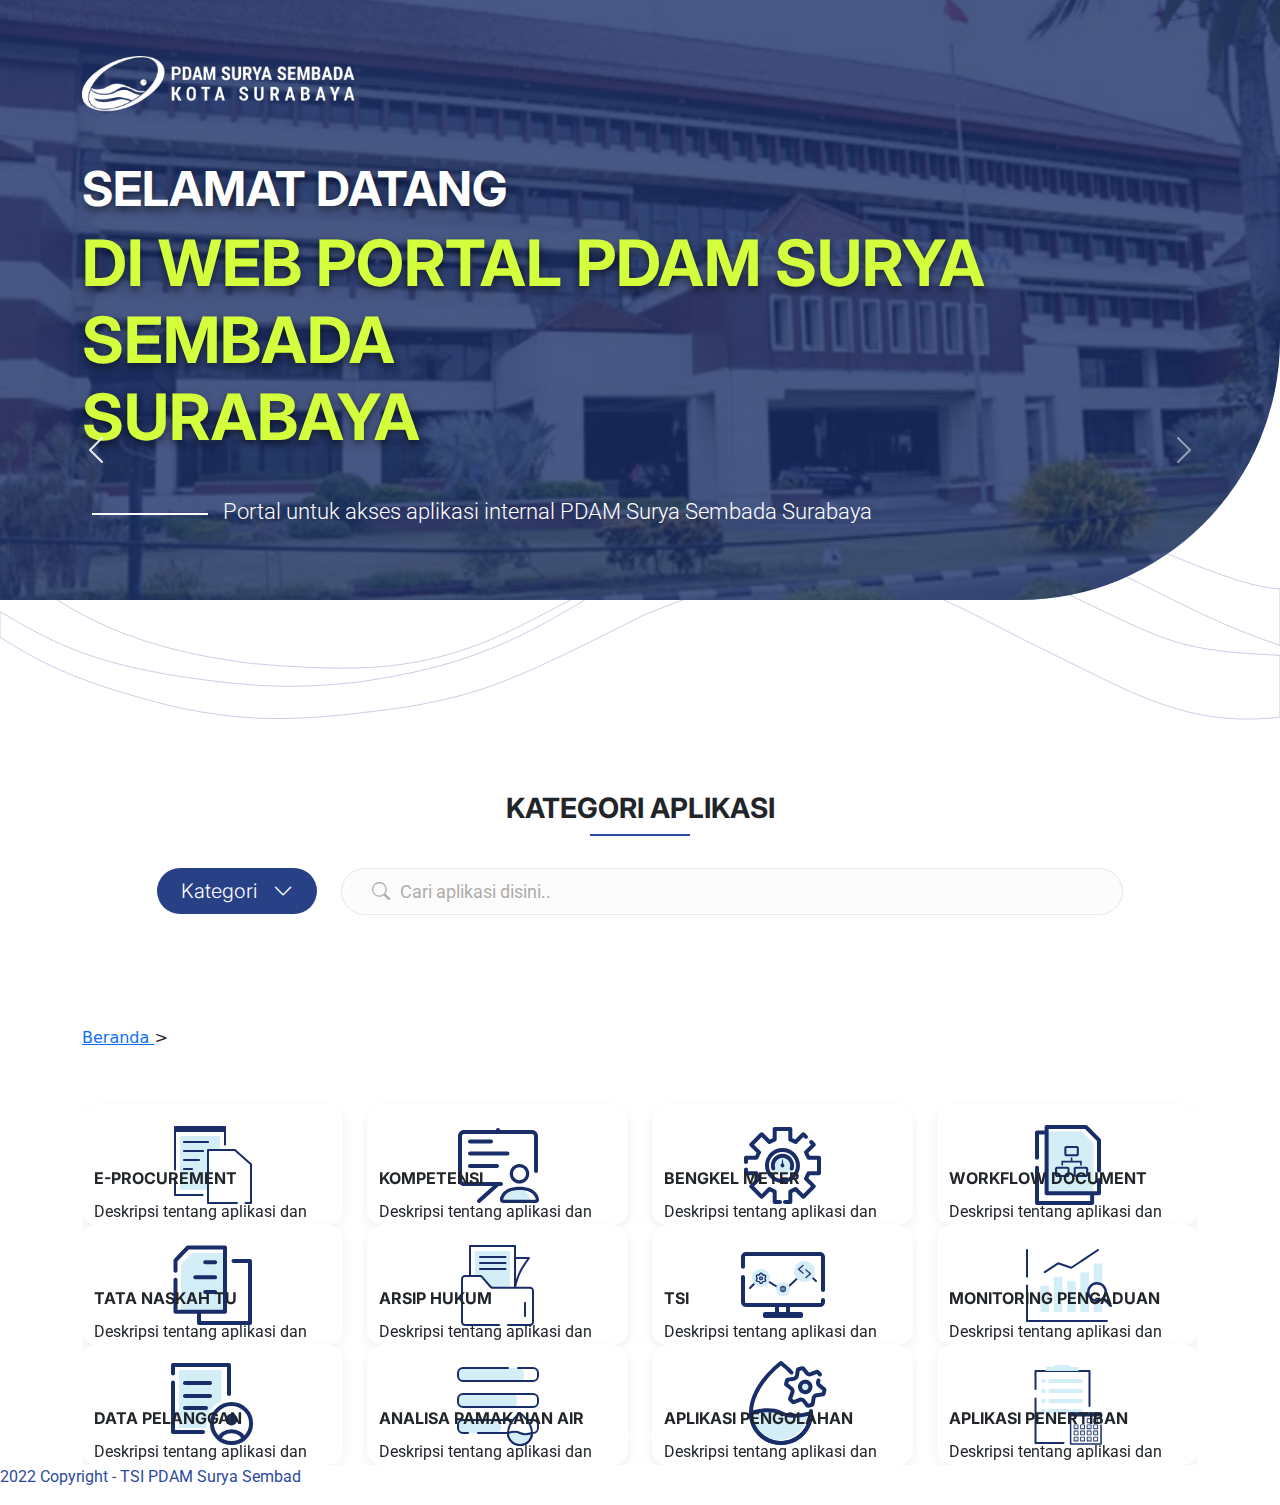
==== index.html @ 5f64a6d6 "commit 30-8-2022" ====
<!DOCTYPE html>
<html lang="en">
<head>
    <meta charset="UTF-8">
    <meta http-equiv="X-UA-Compatible" content="IE=edge">
    <meta name="viewport" content="width=device-width, initial-scale=1.0">
    <link rel="shortcut icon" href="assets/images/logo small.png" />
    <link href="assets/bootstrap-icons/bootstrap-icons.css" rel="stylesheet">
    <link rel="stylesheet" href="bootstrap/css/bootstrap.min.css">
    <link rel="stylesheet" href="css/style.css">
    <title>Web-Portal PDAM Surya Sembada Kota Surabaya</title>
</head>
<body>
    <header class="header d-flex justify-content-center align-items-center">
        <div class="container">
            <div class="row">
                <div class="col-lg-12 col-md-6 col-sm-3">
                    <img src="assets/images/Logo PDAM-Putih.png" height="56px" alt="">
                    <h1>
                        Selamat Datang
                    </h1>
                    <h2>
                        Di Web Portal PDAM Surya Sembada 
                        <br>
                        Surabaya
                    </h2>
                    <p>
                        Portal untuk akses aplikasi internal PDAM Surya Sembada Surabaya</p>
                </div>
            </div>
        </div>
    </header>
    <main>
        <section class="heading">
            <div class="container">
                <div class="head-kategori">
                    <div class="row justify-content-center text-center">
                        <h3>Kategori Aplikasi</h3>
                        <div class="line"></div>
                    </div>
                </div>
                <div class="pilihan-kategori">
                    <div class="row">
                        <div class="col d-flex justify-content-center align-items-center">
                            <div class="dropdown pe-4">
                                <button class="btn py-2 px-4" type="button" data-bs-toggle="dropdown" aria-expanded="false">
                                    <span>Kategori</span>
                                    <i class="bi bi-chevron-down ms-3"></i>
                                </button>
                                <ul class="dropdown-menu">
                                    <li><a class="dropdown-item" href="index.html">Semua Aplikasi</a></li>
                                    <li><a class="dropdown-item" href="index-direktorat-utama.html">Direktorat Utama</a></li>
                                    <li><a class="dropdown-item" href="index-direktorat-keuangan.html">Direktorat Keuangan</a></li>
                                    <li><a class="dropdown-item" href="index-direktorat-operasi.html">Direktorat Operasi</a></li>
                                    <li><a class="dropdown-item" href="index-direktorat-pelayanan.html">Direktorat Pelayanan</a></li>
                                </ul>
                            </div>
                            <div class="search py-2 px-4">
                                <button id="button" class="pe-2"><i class="bi-search"></i></button>
                                <input type="text" id="input" maxlength="200" width="200" placeholder="Cari aplikasi disini..">
                            </div>
                        </div>
                    </div>
                </div>
                <div class="aplikasi">
                    <div class="navigation">
                        <a href="index.html">Beranda </a> 
                        <a> > </a>
                        <a href="#"> </a>
                    </div>
                    <div id="carouselExampleIndicators" class="carousel slide" data-bs-ride="false">
                        <div class="carousel-inner">
                            <!-- Halaman 1 -->
                            <div class="carousel-item active">
                                <!-- Baris 1 -->
                                <div class="row" style="margin-top: 55px;">
                                    <!-- kolom 1 -->
                                    <div class="col-md-3 col-sm-6">
                                        <div class="box">
                                            <div class="hexagon-shadow">
                                                <div class="hexagon position-absolute top-50 start-50 translate-middle">
                                                    <img src="assets/icon/icon_E-Procurement.svg" alt="">
                                                </div>
                                            </div>
                                            <div class="box-content">
                                                <div class="details">
                                                    <h5>E-Procurement</h5>
                                                    <p>Deskripsi tentang aplikasi dan kegunaan</p>
                                                </div>
                                            </div>
                                        </div>
                                    </div>
                                    <!-- kolom 2 -->
                                    <div class="col-md-3 col-sm-6">
                                        <div class="box">
                                            <div class="hexagon-shadow">
                                                <div class="hexagon position-absolute top-50 start-50 translate-middle">
                                                    <img src="assets/icon/icon_Kompetensi.svg" alt="">
                                                </div>
                                            </div>
                                            <div class="box-content">
                                                <div class="details">
                                                    <h5>Kompetensi</h5>
                                                    <p>Deskripsi tentang aplikasi dan kegunaan</p>
                                                </div>
                                            </div>
                                        </div>
                                    </div>
                                    <!-- kolom 3 -->
                                    <div class="col-md-3 col-sm-6">
                                        <div class="box">
                                            <div class="hexagon-shadow">
                                                <div class="hexagon position-absolute top-50 start-50 translate-middle">
                                                    <img src="assets/icon/icon_Bengkel_Meter.svg" alt="">
                                                </div>
                                            </div>
                                            <div class="box-content">
                                                <div class="details">
                                                    <h5>Bengkel Meter</h5>
                                                    <p>Deskripsi tentang aplikasi dan kegunaan</p>
                                                </div>
                                            </div>
                                        </div>
                                    </div>
                                    <!-- kolom 4 -->
                                    <div class="col-md-3 col-sm-6">
                                        <div class="box">
                                            <div class="hexagon-shadow">
                                                <div class="hexagon position-absolute top-50 start-50 translate-middle">
                                                    <img src="assets/icon/icon_Workflow_Doc.svg" alt="">
                                                </div>
                                            </div>
                                            <div class="box-content">
                                                <div class="details">
                                                    <h5>Workflow Document</h5>
                                                    <p>Deskripsi tentang aplikasi dan kegunaan</p>
                                                </div>
                                            </div>
                                        </div>
                                    </div>
                                </div>
                                <!-- Baris 2 -->
                                <div class="row">
                                    <!-- kolom 5 -->
                                    <div class="col-md-3 col-sm-6">
                                        <div class="box">
                                            <div class="hexagon-shadow">
                                                <div class="hexagon position-absolute top-50 start-50 translate-middle">
                                                    <img src="assets/icon/icon_Tata_Naskah_TU.svg" alt="">
                                                </div>
                                            </div>
                                            <div class="box-content">
                                                <div class="details">
                                                    <h5>Tata Naskah TU</h5>
                                                    <p>Deskripsi tentang aplikasi dan kegunaan</p>
                                                </div>
                                            </div>
                                        </div>
                                    </div>
                                    <!-- kolom 6 -->
                                    <div class="col-md-3 col-sm-6">
                                        <div class="box">
                                            <div class="hexagon-shadow">
                                                <div class="hexagon position-absolute top-50 start-50 translate-middle">
                                                    <img src="assets/icon/icon_arsip_hukum.svg" alt="">
                                                </div>
                                            </div>
                                            <div class="box-content">
                                                <div class="details">
                                                    <h5>Arsip Hukum</h5>
                                                    <p>Deskripsi tentang aplikasi dan kegunaan</p>
                                                </div>
                                            </div>
                                        </div>
                                    </div>
                                    <!-- kolom 7 -->
                                    <div class="col-md-3 col-sm-6">
                                        <div class="box">
                                            <div class="hexagon-shadow">
                                                <div class="hexagon position-absolute top-50 start-50 translate-middle">
                                                    <img src="assets/icon/icon_TSI.svg" alt="">
                                                </div>
                                            </div>
                                            <div class="box-content">
                                                <div class="details">
                                                    <h5>TSI</h5>
                                                    <p>Deskripsi tentang aplikasi dan kegunaan</p>
                                                </div>
                                            </div>
                                        </div>
                                    </div>
                                    <!-- kolom 8 -->
                                    <div class="col-md-3 col-sm-6">
                                        <div class="box">
                                            <div class="hexagon-shadow">
                                                <div class="hexagon position-absolute top-50 start-50 translate-middle">
                                                    <img src="assets/icon/icon_monitoring_pengaduan.svg" alt="">
                                                </div>
                                            </div>
                                            <div class="box-content">
                                                <div class="details">
                                                    <h5>Monitoring Pengaduan</h5>
                                                    <p>Deskripsi tentang aplikasi dan kegunaan</p>
                                                </div>
                                            </div>
                                        </div>
                                    </div>
                                </div>
                                <!-- Baris 3 -->
                                <div class="row">
                                    <!-- kolom 9 -->
                                    <div class="col-md-3 col-sm-6">
                                        <div class="box">
                                            <div class="hexagon-shadow">
                                                <div class="hexagon position-absolute top-50 start-50 translate-middle">
                                                    <img src="assets/icon/icon_Data_pel.svg" alt="">
                                                </div>
                                            </div>
                                            <div class="box-content">
                                                <div class="details">
                                                    <h5>Data Pelanggan</h5>
                                                    <p>Deskripsi tentang aplikasi dan kegunaan</p>
                                                </div>
                                            </div>
                                        </div>
                                    </div>
                                    <!-- kolom 10 -->
                                    <div class="col-md-3 col-sm-6">
                                        <div class="box">
                                            <div class="hexagon-shadow">
                                                <div class="hexagon position-absolute top-50 start-50 translate-middle">
                                                    <img src="assets/icon/icon_Pemakaian_Air.svg" alt="">
                                                </div>
                                            </div>
                                            <div class="box-content">
                                                <div class="details">
                                                    <h5>Analisa Pamakaian Air</h5>
                                                    <p>Deskripsi tentang aplikasi dan kegunaan</p>
                                                </div>
                                            </div>
                                        </div>
                                    </div>
                                    <!-- kolom 11 -->
                                    <div class="col-md-3 col-sm-6">
                                        <div class="box">
                                            <div class="hexagon-shadow">
                                                <div class="hexagon position-absolute top-50 start-50 translate-middle">
                                                    <img src="assets/icon/icon_Pengolahan_Air.svg" alt="">
                                                </div>
                                            </div>
                                            <div class="box-content">
                                                <div class="details">
                                                    <h5>Aplikasi Pengolahan</h5>
                                                    <p>Deskripsi tentang aplikasi dan kegunaan</p>
                                                </div>
                                            </div>
                                        </div>
                                    </div>
                                    <!-- kolom 12 -->
                                    <div class="col-md-3 col-sm-6">
                                        <div class="box">
                                            <div class="hexagon-shadow">
                                                <div class="hexagon position-absolute top-50 start-50 translate-middle">
                                                    <img src="assets/icon/icon_Penertiban.svg" alt="">
                                                </div>
                                            </div>
                                            <div class="box-content">
                                                <div class="details">
                                                    <h5>Aplikasi Penertiban</h5>
                                                    <p>Deskripsi tentang aplikasi dan kegunaan</p>
                                                </div>
                                            </div>
                                        </div>
                                    </div>
                                </div>    
                            </div>
                            <!-- Halaman 2 -->
                            <div class="carousel-item">
                                <!-- Baris 1 -->
                                <div class="row" style="margin-top: 55px;">
                                    <!-- Kolom 1 -->
                                    <div class="col-md-3 col-sm-6">
                                        <div class="box">
                                            <div class="hexagon-shadow">
                                                <div class="hexagon position-absolute top-50 start-50 translate-middle">
                                                    <img src="assets/icon/icon_SKA.svg" alt="">
                                                </div>
                                            </div>
                                            <div class="box-content">
                                                <div class="details">
                                                    <h5>SKA</h5>
                                                    <p>Deskripsi tentang aplikasi dan kegunaan</p>
                                                </div>
                                            </div>
                                        </div>
                                    </div>
                                    <!-- Kolom 2 -->
                                    <div class="col-md-3 col-sm-6">
                                        <div class="box">
                                            <div class="hexagon-shadow">
                                                <div class="hexagon position-absolute top-50 start-50 translate-middle">
                                                    <img src="assets/icon/icon_E-Company.svg" alt="">
                                                </div>
                                            </div>
                                            <div class="box-content">
                                                <div class="details">
                                                    <h5>E-Company Performance</h5>
                                                    <p>Deskripsi tentang aplikasi dan kegunaan</p>
                                                </div>
                                            </div>
                                        </div>
                                    </div>
                                    <!-- Kolom 3 -->
                                    <div class="col-md-3 col-sm-6">
                                        <div class="box">
                                            <div class="hexagon-shadow">
                                                <div class="hexagon position-absolute top-50 start-50 translate-middle">
                                                    <img src="assets/icon/icon_BI.svg" alt="">
                                                </div>
                                            </div>
                                            <div class="box-content">
                                                <div class="details">
                                                    <h5>Business Intelligence</h5>
                                                    <p>Deskripsi tentang aplikasi dan kegunaan</p>
                                                </div>
                                            </div>
                                        </div>
                                    </div>
                                    <!-- Kolom 4 -->
                                    <div class="col-md-3 col-sm-6">
                                        <div class="box">
                                            <div class="hexagon-shadow">
                                                <div class="hexagon position-absolute top-50 start-50 translate-middle">
                                                    <img src="assets/icon/icon_Gudang.svg" alt="">
                                                </div>
                                            </div>
                                            <div class="box-content">
                                                <div class="details">
                                                    <h5>Gudang</h5>
                                                    <p>Deskripsi tentang aplikasi dan kegunaan</p>
                                                </div>
                                            </div>
                                        </div>
                                    </div>
                                </div>
                                <!-- Baris 2 -->
                                <div class="row">
                                    <!-- Kolom 5 -->
                                    <div class="col-md-3 col-sm-6">
                                        <div class="box">
                                            <div class="hexagon-shadow">
                                                <div class="hexagon position-absolute top-50 start-50 translate-middle">
                                                    <img src="assets/icon/icon_Pengendalian_Proses.svg" alt="">
                                                </div>
                                            </div>
                                            <div class="box-content">
                                                <div class="details">
                                                    <h5>Pengendalian Proses</h5>
                                                    <p>Deskripsi tentang aplikasi dan kegunaan</p>
                                                </div>
                                            </div>
                                        </div>
                                    </div>
                                    <!-- Kolom 6 -->
                                    <div class="col-md-3 col-sm-6">
                                        <div class="box">
                                            <div class="hexagon-shadow">
                                                <div class="hexagon position-absolute top-50 start-50 translate-middle">
                                                    <img src="assets/icon/icon_Manajemen_Asset.svg" alt="">
                                                </div>
                                            </div>
                                            <div class="box-content">
                                                <div class="details">
                                                    <h5>Manajemen Aset</h5>
                                                    <p>Deskripsi tentang aplikasi dan kegunaan</p>
                                                </div>
                                            </div>
                                        </div>
                                    </div>
                                    <!-- Kolom 7 -->
                                    <div class="col-md-3 col-sm-6">
                                        <div class="box">
                                            <div class="hexagon-shadow">
                                                <div class="hexagon position-absolute top-50 start-50 translate-middle">
                                                    <img src="assets/icon/icon_Manajemen_Rapat.svg" alt="">
                                                </div>
                                            </div>
                                            <div class="box-content">
                                                <div class="details">
                                                    <h5>Manajemen Rapat</h5>
                                                    <p>Deskripsi tentang aplikasi dan kegunaan</p>
                                                </div>
                                            </div>
                                        </div>
                                    </div>
                                    <!-- Kolom 8 -->
                                    <div class="col-md-3 col-sm-6">
                                        <div class="box">
                                            <div class="hexagon-shadow">
                                                <div class="hexagon position-absolute top-50 start-50 translate-middle">
                                                    <img src="assets/icon/icon_Pengaduan_Pemeliharaan.svg" alt="">
                                                </div>
                                            </div>
                                            <div class="box-content">
                                                <div class="details">
                                                    <h5>Pengaduan Pemeliharaan</h5>
                                                    <p>Deskripsi tentang aplikasi dan kegunaan</p>
                                                </div>
                                            </div>
                                        </div>
                                    </div>
                                </div>
                                <!-- Baris 3 -->
                                <div class="row">
                                    <!-- Kolom 9 -->
                                    <div class="col-md-3 col-sm-6">
                                        <div class="box">
                                            <div class="hexagon-shadow">
                                                <div class="hexagon position-absolute top-50 start-50 translate-middle">
                                                    <img src="assets/icon/icon_Catat_Meter.svg" alt="">
                                                </div>
                                            </div>
                                            <div class="box-content">
                                                <div class="details">
                                                    <h5>Catat Meter</h5>
                                                    <p>Deskripsi tentang aplikasi dan kegunaan</p>
                                                </div>
                                            </div>
                                        </div>
                                    </div>
                                    <!-- Kolom 10 -->
                                    <div class="col-md-3 col-sm-6">
                                        <div class="box">
                                            <div class="hexagon-shadow">
                                                <div class="hexagon position-absolute top-50 start-50 translate-middle">
                                                    <img src="assets/icon/icon_e-rab.svg" alt="">
                                                </div>
                                            </div>
                                            <div class="box-content">
                                                <div class="details">
                                                    <h5>E-RAB</h5>
                                                    <p>Deskripsi tentang aplikasi dan kegunaan</p>
                                                </div>
                                            </div>
                                        </div>
                                    </div>
                                    <!-- Kolom 11 -->
                                    <div class="col-md-3 col-sm-6">
                                        <div class="box">
                                            <div class="hexagon-shadow">
                                                <div class="hexagon position-absolute top-50 start-50 translate-middle">
                                                    <img src="assets/icon/icon_HRIS.svg" alt="">
                                                </div>
                                            </div>
                                            <div class="box-content">
                                                <div class="details">
                                                    <h5>HRIS</h5>
                                                    <p>Deskripsi tentang aplikasi dan kegunaan</p>
                                                </div>
                                            </div>
                                        </div>
                                    </div>
                                    <!-- Kolom 12 -->
                                    <div class="col-md-3 col-sm-6">
                                        <div class="box">
                                            <div class="hexagon-shadow">
                                                <div class="hexagon position-absolute top-50 start-50 translate-middle">
                                                    <img src="assets/icon/icon_Layanan_Internal.svg" alt="">
                                                </div>
                                            </div>
                                            <div class="box-content">
                                                <div class="details">
                                                    <h5>Layanan Internal</h5>
                                                    <p>Deskripsi tentang aplikasi dan kegunaan</p>
                                                </div>
                                            </div>
                                        </div>
                                    </div>
                                </div>
                            </div>
                            <!-- Halaman 3 -->
                            <div class="carousel-item">
                                <!-- Baris 1 -->
                                <div class="row" style="margin-top: 55px;">
                                    <!-- Kolom 1 -->
                                    <div class="col-md-3 col-sm-6">
                                        <div class="box">
                                            <div class="hexagon-shadow">
                                                <div class="hexagon position-absolute top-50 start-50 translate-middle">
                                                    <img src="assets/icon/icon_SILAB.svg" alt="">
                                                </div>
                                            </div>
                                            <div class="box-content">
                                                <div class="details">
                                                    <h5>Silab</h5>
                                                    <p>Deskripsi tentang aplikasi dan kegunaan</p>
                                                </div>
                                            </div>
                                        </div>
                                    </div>
                                    <!-- Kolom 2 -->
                                    <div class="col-md-3 col-sm-6">
                                        <div class="box">
                                            <div class="hexagon-shadow">
                                                <div class="hexagon position-absolute top-50 start-50 translate-middle">
                                                    <img src="assets/icon/icon_SIPembayaran.svg" alt="">
                                                </div>
                                            </div>
                                            <div class="box-content">
                                                <div class="details">
                                                    <h5>SI Pembayaran</h5>
                                                    <p>Deskripsi tentang aplikasi dan kegunaan</p>
                                                </div>
                                            </div>
                                        </div>
                                    </div>
                                    <!-- Kolom 3 -->
                                    <div class="col-md-3 col-sm-6">
                                        <div class="box">
                                            <div class="hexagon-shadow">
                                                <div class="hexagon position-absolute top-50 start-50 translate-middle">
                                                    <img src="assets/icon/icon_PSB-Online.svg" alt="">
                                                </div>
                                            </div>
                                            <div class="box-content">
                                                <div class="details">
                                                    <h5>PSB Online</h5>
                                                    <p>Deskripsi tentang aplikasi dan kegunaan</p>
                                                </div>
                                            </div>
                                        </div>
                                    </div>
                                    <!-- Kolom 4 -->
                                    <div class="col-md-3 col-sm-6">
                                        <div class="box">
                                            <div class="hexagon-shadow">
                                                <div class="hexagon position-absolute top-50 start-50 translate-middle">
                                                    <img src="assets/icon/icon_e-learning.svg" alt="">
                                                </div>
                                            </div>
                                            <div class="box-content">
                                                <div class="details">
                                                    <h5>E-Learning</h5>
                                                    <p>Deskripsi tentang aplikasi dan kegunaan</p>
                                                </div>
                                            </div>
                                        </div>
                                    </div>
                                </div>
                                <!-- Baris 2 -->
                                <div class="row">
                                    <!-- Kolom 5 -->
                                    <div class="col-md-3 col-sm-6">
                                        <div class="box">
                                            <div class="hexagon-shadow">
                                                <div class="hexagon position-absolute top-50 start-50 translate-middle">
                                                    <img src="assets/icon/icon_WorkOrder.svg" alt="">
                                                </div>
                                            </div>
                                            <div class="box-content">
                                                <div class="details">
                                                    <h5>Workorder</h5>
                                                    <p>Deskripsi tentang aplikasi dan kegunaan</p>
                                                </div>
                                            </div>
                                        </div>
                                    </div>
                                    <!-- Kolom 6 -->
                                    <div class="col-md-3 col-sm-6">
                                        <div class="box">
                                            <div class="hexagon-shadow">
                                                <div class="hexagon position-absolute top-50 start-50 translate-middle">
                                                    <img src="assets/icon/icon_NRW.svg" alt="">
                                                </div>
                                            </div>
                                            <div class="box-content">
                                                <div class="details">
                                                    <h5>Aplikasi NRW</h5>
                                                    <p>Deskripsi tentang aplikasi dan kegunaan</p>
                                                </div>
                                            </div>
                                        </div>
                                    </div>
                                    <!-- Kolom 7 -->
                                    <div class="col-md-3 col-sm-6">
                                        <div class="box">
                                            <div class="hexagon-shadow">
                                                <div class="hexagon position-absolute top-50 start-50 translate-middle">
                                                    <img src="assets/icon/icon_Android.svg" alt="">
                                                </div>
                                            </div>
                                            <div class="box-content">
                                                <div class="details">
                                                    <h5>Aplikasi Android</h5>
                                                    <p>Deskripsi tentang aplikasi dan kegunaan</p>
                                                </div>
                                            </div>
                                        </div>
                                    </div>
                                    <!-- Kolom 8 -->
                                    <div class="col-md-3 col-sm-6"  style="visibility: hidden;">
                                        <div class="box">
                                            <div class="hexagon-shadow">
                                                <div class="hexagon position-absolute top-50 start-50 translate-middle">
                                                    <img src="assets/icon/icon_Pengaduan_Pemeliharaan.svg" alt="">
                                                </div>
                                            </div>
                                            <div class="box-content">
                                                <div class="details">
                                                    <h5>Pengaduan Pemeliharaan</h5>
                                                    <p>Deskripsi tentang aplikasi dan kegunaan</p>
                                                </div>
                                            </div>
                                        </div>
                                    </div>
                                </div>
                                <!-- Baris 3 -->
                                <div class="row">
                                    <!-- Kolom 9 -->
                                    <div class="col-md-3 col-sm-6" style="visibility: hidden;">
                                        <div class="box">
                                            <div class="hexagon-shadow">
                                                <div class="hexagon position-absolute top-50 start-50 translate-middle">
                                                    <img src="assets/icon/icon_Catat_Meter.svg" alt="">
                                                </div>
                                            </div>
                                            <div class="box-content">
                                                <div class="details">
                                                    <h5>Catat Meter</h5>
                                                    <p>Deskripsi tentang aplikasi dan kegunaan</p>
                                                </div>
                                            </div>
                                        </div>
                                    </div>
                                    <!-- Kolom 10 -->
                                    <div class="col-md-3 col-sm-6" style="visibility: hidden;">
                                        <div class="box">
                                            <div class="hexagon-shadow">
                                                <div class="hexagon position-absolute top-50 start-50 translate-middle">
                                                    <img src="assets/icon/icon_e-rab.svg" alt="">
                                                </div>
                                            </div>
                                            <div class="box-content">
                                                <div class="details">
                                                    <h5>E-RAB</h5>
                                                    <p>Deskripsi tentang aplikasi dan kegunaan</p>
                                                </div>
                                            </div>
                                        </div>
                                    </div>
                                    <!-- Kolom 11 -->
                                    <div class="col-md-3 col-sm-6" style="visibility: hidden;">
                                        <div class="box">
                                            <div class="hexagon-shadow">
                                                <div class="hexagon position-absolute top-50 start-50 translate-middle">
                                                    <img src="assets/icon/icon_HRIS.svg" alt="">
                                                </div>
                                            </div>
                                            <div class="box-content">
                                                <div class="details">
                                                    <h5>HRIS</h5>
                                                    <p>Deskripsi tentang aplikasi dan kegunaan</p>
                                                </div>
                                            </div>
                                        </div>
                                    </div>
                                    <!-- Kolom 12 -->
                                    <div class="col-md-3 col-sm-6" style="visibility: hidden;">
                                        <div class="box">
                                            <div class="hexagon-shadow">
                                                <div class="hexagon position-absolute top-50 start-50 translate-middle">
                                                    <img src="assets/icon/icon_Layanan_Internal.svg" alt="">
                                                </div>
                                            </div>
                                            <div class="box-content">
                                                <div class="details">
                                                    <h5>Layanan Internal</h5>
                                                    <p>Deskripsi tentang aplikasi dan kegunaan</p>
                                                </div>
                                            </div>
                                        </div>
                                    </div>
                                </div>
                            </div>
                        </div>                        
                   
                        <div class="carousel-indicators">
                            <button type="button" data-bs-target="#carouselExampleIndicators" data-bs-slide-to="0" class="active inactive" aria-current="true" aria-label="Slide 1"></button>
                            <button type="button" data-bs-target="#carouselExampleIndicators" data-bs-slide-to="1" class="inactive" aria-label="Slide 2"></button>
                            <button type="button" data-bs-target="#carouselExampleIndicators" data-bs-slide-to="2" class="inactive" aria-label="Slide 3"></button>
                        </div>
                    </div>
                    <button class="carousel-control-prev" type="button" data-bs-target="#carouselExampleIndicators" data-bs-slide="prev">
                        <span class="carousel-control-prev-icon" aria-hidden="true"></span>
                        <span class="visually-hidden">Previous</span>
                    </button>
                    <button class="carousel-control-next" type="button" data-bs-target="#carouselExampleIndicators" data-bs-slide="next">
                        <span class="carousel-control-next-icon" aria-hidden="true"></span>
                        <span class="visually-hidden">Next</span>
                    </button>
                </div>
            </div>
        </section>
    </main>
    
    <footer>
<p>2022 Copyright - TSI PDAM Surya Sembad</p> 
    </footer>

    <script src="bootstrap/js/bootstrap.bundle.min.js"></script>
</body>
</html>
---- css/style.css ----
@import url('https://fonts.googleapis.com/css2?family=Inter:wght@100;200;300;400;500;600;700;800;900&family=Roboto:ital,wght@0,100;0,300;0,400;0,500;0,700;0,900;1,100;1,300;1,400;1,500;1,700;1,900&display=swap');

:root{
    --black: #231F10;
    --gray:#6D6E70;
    --white:#fff;
    --dark-blue:#2E4A9B;
    --blue:#2A83C6;
    --lightblue:#3ABFEF;
    --green:#AFD137;
}
*{
    box-sizing: border-box;
}

body{
    height: 100%;
    width: 100%;
    margin: 0px;
    padding: 0px;
}

p{
    font-family: 'Roboto', sans-serif;
}

h1, h2, h3, h4, h5, h6{
    font-family: 'Inter', sans-serif;
    text-transform: uppercase;
    font-weight: 700;
}


/* Header */
.container-fluid{
    padding: 0;
}

.header{
    position: relative;
    width: 100%;
    height: 600px;
    
}

.header::after {
    content: "";
    z-index: -1;
    position: absolute;
    background: linear-gradient(rgba(26, 46, 102, 0.8), rgba(26, 46, 102, 0.8)), url('../assets/images/pdam.jpeg') center no-repeat;
    border-radius: 0px 0px 260.5px 0px;
    background-size: cover;
    width: 100%;
    height: 100%;
    
}

.header::before {
    content: "";
    position: absolute;
    bottom: 0;
    width: 100%;
    height: 50%;
    z-index: -100;
    background-image: url("../assets/images/background.svg");
    background-size: cover;
    background-position: bottom;
    transform: translateY(40%);
}

.header img {
    margin-bottom: 3rem;
}
.header h1{
    color: #ffff;
    text-shadow: 0px 4px 8px rgba(0, 0, 0, 0.5);
    font-size: 48px;
}

.header h2{
    color: #D4FF3C;
    text-shadow: 0px 4px 8px rgba(0, 0, 0, 0.5);
    font-size: 64px;
    padding-bottom: 2rem;
}

.header p{
    color: #ffff;
    font-weight: 300;
    font-size: 22px;
}

.header p::before{
    content: "";
    width: 116px;
    height: 2px;
    display: inline-block;
    background: var(--white);
    margin: 4px 10px;
}
/* Content */

.heading{
    margin-top: 15%;
}
.heading .head-kategori .line {
    background-color: var(--dark-blue);
    width: 100px;
    height: 2px;
    display: block;
    align-content: center;
}

.pilihan-kategori{
    position: relative;
    margin-top: 32px;
}

.pilihan-kategori .dropdown .btn{
    display: flex;
    background-color: #284086;
    color: #ffff;
    border: 0;
    border-radius: 24px;
    font-family: 'Inter', sans-serif;
    font-weight: 300;
    font-size: 20px;
}

.pilihan-kategori .search{
    align-items: center;
    background: #FCFCFC;
    border: 1px solid #E7E7E7;
    border-radius: 30px;
    display: flex;
    transition: all 0.5s;
    width: auto;
}

.pilihan-kategori .search input::placeholder{
    color: #adadad;
}


.search button,
.search input{
    -webkit-appearance: none;
    -moz-appearance: none;
    appearance: none;
    background: transparent;
    border: 0;
    color: inherit;
    font-size: 18px;
    font-family: 'Roboto', sans-serif;
    outline: 0;
    color: #adadad;
}

.search input{
    width: 700px;
}

/* Daftar Aplikasi */
.aplikasi{
    background-image: url();
    margin-top: 10%;
}

.aplikasi .col-lg-3,
.aplikasi .col-md-6{
    margin-bottom: 9%;
}

.aplikasi .box{
    position: relative;
    width: 100%;
    height: 120px;
    border-radius: 15px;
    background-color: #ffffff;
    box-shadow: 0 4px 12px rgba(26, 26, 26, 0.062);
    transition: 0.2s;
}

.aplikasi .box:hover{
    height: 179px;
    background-color: var(--dark-blue);
    box-shadow: 0px 4px 8px rgba(42, 131, 198, 0.32);
}

/* icon */
.box .icon-aplikasi{
    filter: drop-shadow(0px 2px 8px rgba(26, 26, 26, 0.082));
}

.box:hover .icon-aplikasi{
    filter: drop-shadow(0px 2px 8px rgba(42, 130, 198, 0.178));
}

.box .icon-aplikasi .icon{
    display: flex;
    align-items: center;
    justify-content: center;
    background: #ffffff;
    width: 100px;
    height: 110px;
    clip-path: polygon(0 25%, 50% 0, 100% 25%, 100% 75%, 50% 100%, 0 75%);
}

.box .icon-aplikasi .icon img{
    justify-content: center;
    max-width: 60px;
    max-height: 60px;
}

.box .box-content{
    position: absolute;
    width: 100%;
    height: 100%;
    display: flex;
    justify-content: center;
    align-items: flex-end;
}

.box .box-content .details{
    padding: 80px 12px 16px;
    width: 100%;
    transition: 0s;
    transform: translateY(55px);
}

.box:hover .box-content .details{
    transform: translateY(0px);
    color: #fff;
}

.box .box-content .details h5{
    font-size: 16px;
    margin-bottom: 12px;
}

.box .box-content .details p{
    
}

/* footer */
footer{
    color: var(--dark-blue);
}
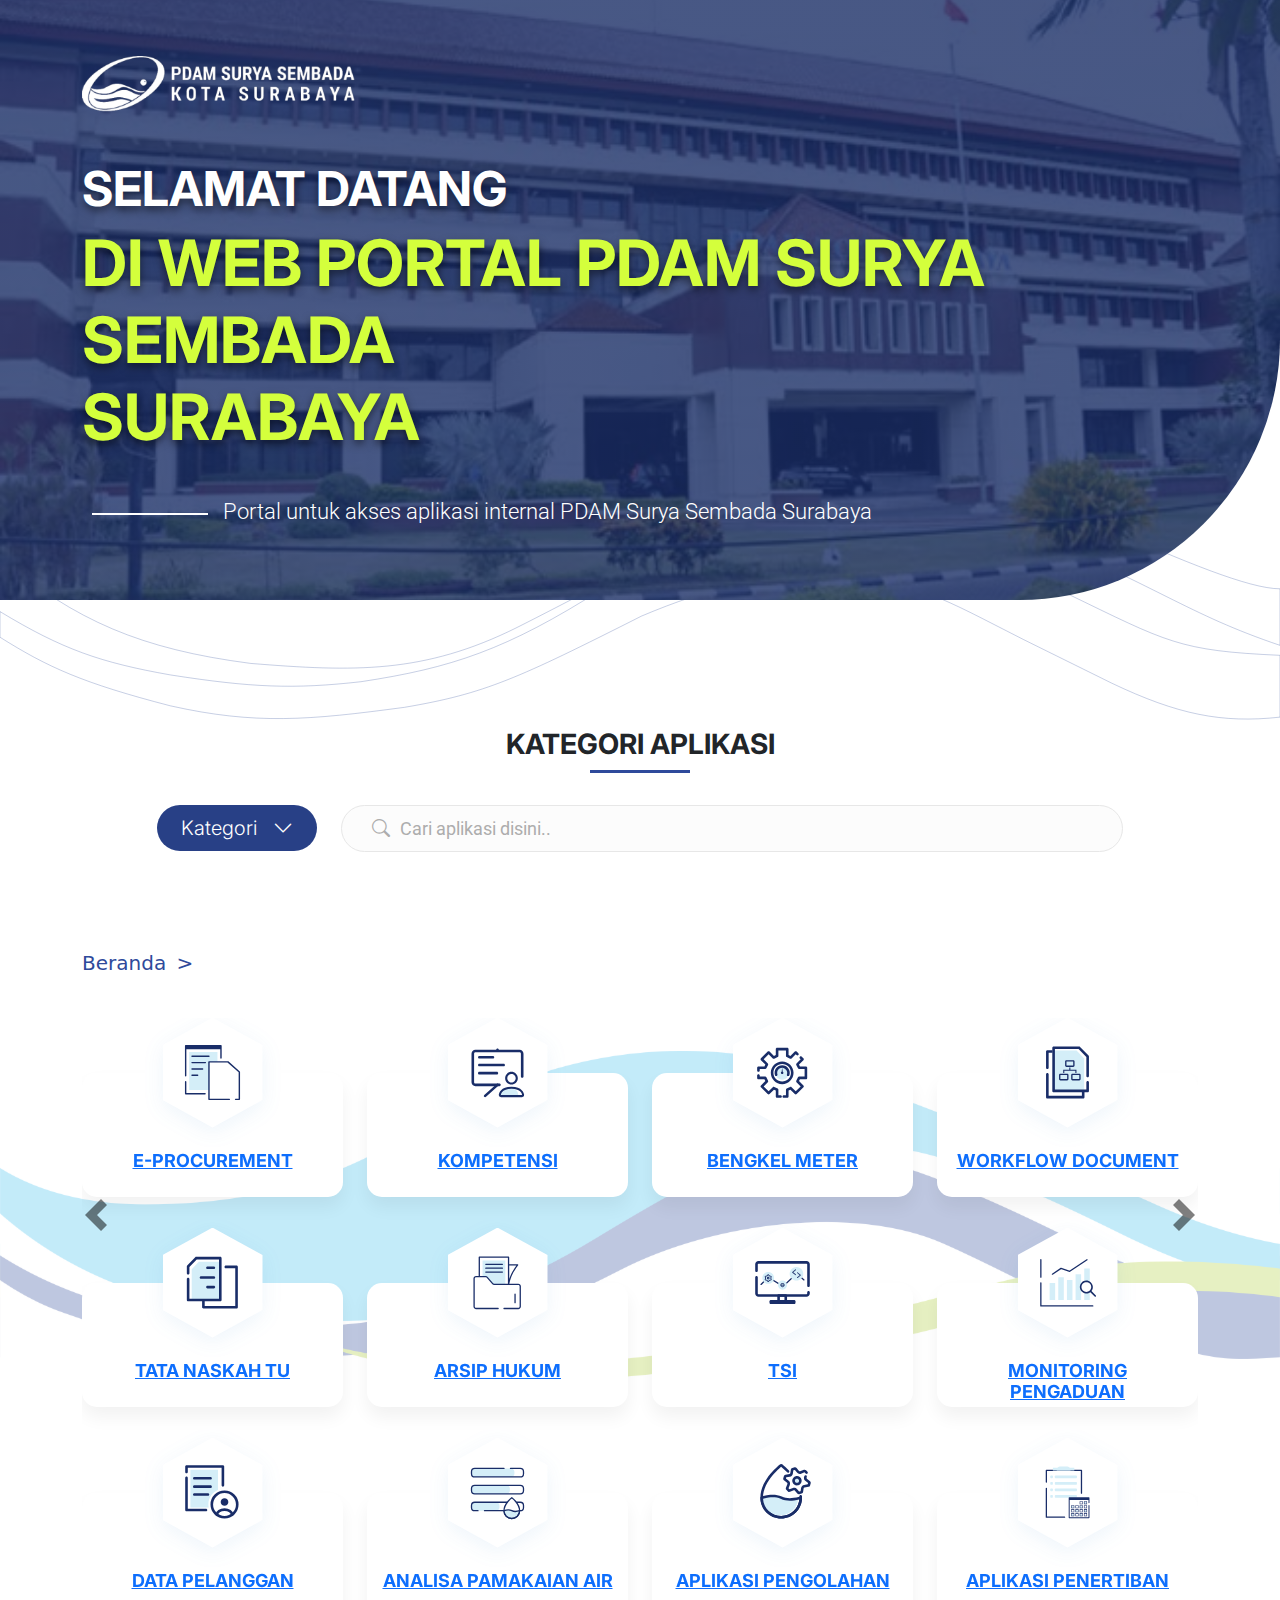
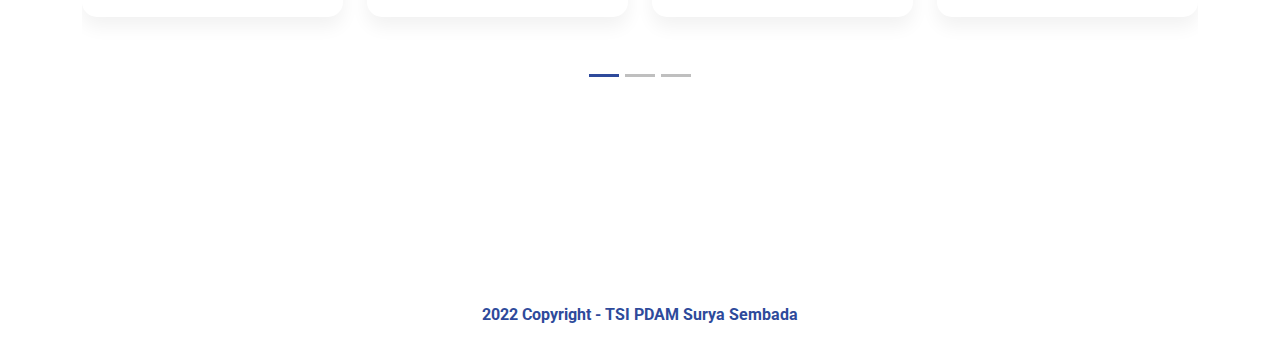
==== commit 8dc05dda: "commit 7-9-2022" ====
--- a/index.html
+++ b/index.html
@@ -74,203 +74,227 @@
                             <div class="carousel-item active">
                                 <!-- Baris 1 -->
                                 <div class="row" style="margin-top: 55px;">
-                                    <!-- kolom 1 -->
-                                    <div class="col-md-3 col-sm-6">
-                                        <div class="box">
-                                            <div class="hexagon-shadow">
-                                                <div class="hexagon position-absolute top-50 start-50 translate-middle">
-                                                    <img src="assets/icon/icon_E-Procurement.svg" alt="">
-                                                </div>
-                                            </div>
-                                            <div class="box-content">
-                                                <div class="details">
-                                                    <h5>E-Procurement</h5>
-                                                    <p>Deskripsi tentang aplikasi dan kegunaan</p>
-                                                </div>
-                                            </div>
-                                        </div>
+                                    <!-- kolom 1 -->                        
+                                    <div class="col-md-3 col-sm-6">
+                                        <a href="https://eprocurement.pdam-sby.go.id/panitia/#/homeadmin" target="_blank" rel="noopener noreferrer">
+                                            <div class="box">
+                                                <div class="hexagon-shadow">
+                                                    <div class="hexagon position-absolute top-50 start-50 translate-middle">
+                                                        <img src="assets/icon/icon_E-Procurement.svg" alt="">
+                                                    </div>
+                                                </div>
+                                                <div class="box-content">
+                                                    <div class="details">
+                                                        <h5>E-Procurement</h5>
+                                                        <p>Deskripsi tentang aplikasi dan kegunaan</p>
+                                                    </div>
+                                                </div>
+                                            </div>
+                                        </a>
                                     </div>
                                     <!-- kolom 2 -->
                                     <div class="col-md-3 col-sm-6">
-                                        <div class="box">
-                                            <div class="hexagon-shadow">
-                                                <div class="hexagon position-absolute top-50 start-50 translate-middle">
-                                                    <img src="assets/icon/icon_Kompetensi.svg" alt="">
-                                                </div>
-                                            </div>
-                                            <div class="box-content">
-                                                <div class="details">
-                                                    <h5>Kompetensi</h5>
-                                                    <p>Deskripsi tentang aplikasi dan kegunaan</p>
-                                                </div>
-                                            </div>
-                                        </div>
+                                        <a href="https://web-portal.pdam-sby.go.id/app/kompetensi/" target="_blank" rel="noopener noreferrer">
+                                            <div class="box">
+                                                <div class="hexagon-shadow">
+                                                    <div class="hexagon position-absolute top-50 start-50 translate-middle">
+                                                        <img src="assets/icon/icon_Kompetensi.svg" alt="">
+                                                    </div>
+                                                </div>
+                                                <div class="box-content">
+                                                    <div class="details">
+                                                        <h5>Kompetensi</h5>
+                                                        <p>Deskripsi tentang aplikasi dan kegunaan</p>
+                                                    </div>
+                                                </div>
+                                            </div>
+                                        </a>
                                     </div>
                                     <!-- kolom 3 -->
                                     <div class="col-md-3 col-sm-6">
-                                        <div class="box">
-                                            <div class="hexagon-shadow">
-                                                <div class="hexagon position-absolute top-50 start-50 translate-middle">
-                                                    <img src="assets/icon/icon_Bengkel_Meter.svg" alt="">
-                                                </div>
-                                            </div>
-                                            <div class="box-content">
-                                                <div class="details">
-                                                    <h5>Bengkel Meter</h5>
-                                                    <p>Deskripsi tentang aplikasi dan kegunaan</p>
-                                                </div>
-                                            </div>
-                                        </div>
+                                        <a href="https://web-portal.pdam-sby.go.id/app/bengkel/Login.php" target="_blank" rel="noopener noreferrer">
+                                            <div class="box">
+                                                <div class="hexagon-shadow">
+                                                    <div class="hexagon position-absolute top-50 start-50 translate-middle">
+                                                        <img src="assets/icon/icon_Bengkel_Meter.svg" alt="">
+                                                    </div>
+                                                </div>
+                                                <div class="box-content">
+                                                    <div class="details">
+                                                        <h5>Bengkel Meter</h5>
+                                                        <p>Deskripsi tentang aplikasi dan kegunaan</p>
+                                                    </div>
+                                                </div>
+                                            </div>
+                                        </a>
                                     </div>
                                     <!-- kolom 4 -->
                                     <div class="col-md-3 col-sm-6">
-                                        <div class="box">
-                                            <div class="hexagon-shadow">
-                                                <div class="hexagon position-absolute top-50 start-50 translate-middle">
-                                                    <img src="assets/icon/icon_Workflow_Doc.svg" alt="">
-                                                </div>
-                                            </div>
-                                            <div class="box-content">
-                                                <div class="details">
-                                                    <h5>Workflow Document</h5>
-                                                    <p>Deskripsi tentang aplikasi dan kegunaan</p>
-                                                </div>
-                                            </div>
-                                        </div>
+                                        <a href="https://workflow.pdam-sby.go.id/" target="_blank" rel="noopener noreferrer">
+                                            <div class="box">
+                                                <div class="hexagon-shadow">
+                                                    <div class="hexagon position-absolute top-50 start-50 translate-middle">
+                                                        <img src="assets/icon/icon_Workflow_Doc.svg" alt="">
+                                                    </div>
+                                                </div>
+                                                <div class="box-content">
+                                                    <div class="details">
+                                                        <h5>Workflow Document</h5>
+                                                        <p>Deskripsi tentang aplikasi dan kegunaan</p>
+                                                    </div>
+                                                </div>
+                                            </div>
+                                        </a>
                                     </div>
                                 </div>
                                 <!-- Baris 2 -->
                                 <div class="row">
                                     <!-- kolom 5 -->
                                     <div class="col-md-3 col-sm-6">
-                                        <div class="box">
-                                            <div class="hexagon-shadow">
-                                                <div class="hexagon position-absolute top-50 start-50 translate-middle">
-                                                    <img src="assets/icon/icon_Tata_Naskah_TU.svg" alt="">
-                                                </div>
-                                            </div>
-                                            <div class="box-content">
-                                                <div class="details">
-                                                    <h5>Tata Naskah TU</h5>
-                                                    <p>Deskripsi tentang aplikasi dan kegunaan</p>
-                                                </div>
-                                            </div>
-                                        </div>
+                                        <a href="">
+                                            <div class="box">
+                                                <div class="hexagon-shadow">
+                                                    <div class="hexagon position-absolute top-50 start-50 translate-middle">
+                                                        <img src="assets/icon/icon_Tata_Naskah_TU.svg" alt="">
+                                                    </div>
+                                                </div>
+                                                <div class="box-content">
+                                                    <div class="details">
+                                                        <h5>Tata Naskah TU</h5>
+                                                        <p>Deskripsi tentang aplikasi dan kegunaan</p>
+                                                    </div>
+                                                </div>
+                                            </div>
+                                        </a>
                                     </div>
                                     <!-- kolom 6 -->
                                     <div class="col-md-3 col-sm-6">
-                                        <div class="box">
-                                            <div class="hexagon-shadow">
-                                                <div class="hexagon position-absolute top-50 start-50 translate-middle">
-                                                    <img src="assets/icon/icon_arsip_hukum.svg" alt="">
-                                                </div>
-                                            </div>
-                                            <div class="box-content">
-                                                <div class="details">
-                                                    <h5>Arsip Hukum</h5>
-                                                    <p>Deskripsi tentang aplikasi dan kegunaan</p>
-                                                </div>
-                                            </div>
-                                        </div>
+                                        <a href="https://app-arsip.pdam-sby.go.id/" target="_blank" rel="noopener noreferrer">
+                                            <div class="box">
+                                                <div class="hexagon-shadow">
+                                                    <div class="hexagon position-absolute top-50 start-50 translate-middle">
+                                                        <img src="assets/icon/icon_arsip_hukum.svg" alt="">
+                                                    </div>
+                                                </div>
+                                                <div class="box-content">
+                                                    <div class="details">
+                                                        <h5>Arsip Hukum</h5>
+                                                        <p>Deskripsi tentang aplikasi dan kegunaan</p>
+                                                    </div>
+                                                </div>
+                                            </div>
+                                        </a>
                                     </div>
                                     <!-- kolom 7 -->
                                     <div class="col-md-3 col-sm-6">
-                                        <div class="box">
-                                            <div class="hexagon-shadow">
-                                                <div class="hexagon position-absolute top-50 start-50 translate-middle">
-                                                    <img src="assets/icon/icon_TSI.svg" alt="">
-                                                </div>
-                                            </div>
-                                            <div class="box-content">
-                                                <div class="details">
-                                                    <h5>TSI</h5>
-                                                    <p>Deskripsi tentang aplikasi dan kegunaan</p>
-                                                </div>
-                                            </div>
-                                        </div>
+                                        <a href="https://itsupport.pdam-sby.go.id/" target="_blank" rel="noopener noreferrer">
+                                            <div class="box">
+                                                <div class="hexagon-shadow">
+                                                    <div class="hexagon position-absolute top-50 start-50 translate-middle">
+                                                        <img src="assets/icon/icon_TSI.svg" alt="">
+                                                    </div>
+                                                </div>
+                                                <div class="box-content">
+                                                    <div class="details">
+                                                        <h5>TSI</h5>
+                                                        <p>Deskripsi tentang aplikasi dan kegunaan</p>
+                                                    </div>
+                                                </div>
+                                            </div>
+                                        </a>
                                     </div>
                                     <!-- kolom 8 -->
                                     <div class="col-md-3 col-sm-6">
-                                        <div class="box">
-                                            <div class="hexagon-shadow">
-                                                <div class="hexagon position-absolute top-50 start-50 translate-middle">
-                                                    <img src="assets/icon/icon_monitoring_pengaduan.svg" alt="">
-                                                </div>
-                                            </div>
-                                            <div class="box-content">
-                                                <div class="details">
-                                                    <h5>Monitoring Pengaduan</h5>
-                                                    <p>Deskripsi tentang aplikasi dan kegunaan</p>
-                                                </div>
-                                            </div>
-                                        </div>
+                                        <a href="https://web-portal.pdam-sby.go.id/app/monitoring_pengaduan/" target="_blank" rel="noopener noreferrer">
+                                            <div class="box">
+                                                <div class="hexagon-shadow">
+                                                    <div class="hexagon position-absolute top-50 start-50 translate-middle">
+                                                        <img src="assets/icon/icon_monitoring_pengaduan.svg" alt="">
+                                                    </div>
+                                                </div>
+                                                <div class="box-content">
+                                                    <div class="details">
+                                                        <h5>Monitoring Pengaduan</h5>
+                                                        <p>Deskripsi tentang aplikasi dan kegunaan</p>
+                                                    </div>
+                                                </div>
+                                            </div>
+                                        </a>    
                                     </div>
                                 </div>
                                 <!-- Baris 3 -->
                                 <div class="row">
                                     <!-- kolom 9 -->
                                     <div class="col-md-3 col-sm-6">
-                                        <div class="box">
-                                            <div class="hexagon-shadow">
-                                                <div class="hexagon position-absolute top-50 start-50 translate-middle">
-                                                    <img src="assets/icon/icon_Data_pel.svg" alt="">
-                                                </div>
-                                            </div>
-                                            <div class="box-content">
-                                                <div class="details">
-                                                    <h5>Data Pelanggan</h5>
-                                                    <p>Deskripsi tentang aplikasi dan kegunaan</p>
-                                                </div>
-                                            </div>
-                                        </div>
+                                        <a href="https://web-portal.pdam-sby.go.id/app/cek_data_plg/" target="_blank" rel="noopener noreferrer">
+                                            <div class="box">
+                                                <div class="hexagon-shadow">
+                                                    <div class="hexagon position-absolute top-50 start-50 translate-middle">
+                                                        <img src="assets/icon/icon_Data_pel.svg" alt="">
+                                                    </div>
+                                                </div>
+                                                <div class="box-content">
+                                                    <div class="details">
+                                                        <h5>Data Pelanggan</h5>
+                                                        <p>Deskripsi tentang aplikasi dan kegunaan</p>
+                                                    </div>
+                                                </div>
+                                            </div>
+                                        </a>
                                     </div>
                                     <!-- kolom 10 -->
                                     <div class="col-md-3 col-sm-6">
-                                        <div class="box">
-                                            <div class="hexagon-shadow">
-                                                <div class="hexagon position-absolute top-50 start-50 translate-middle">
-                                                    <img src="assets/icon/icon_Pemakaian_Air.svg" alt="">
-                                                </div>
-                                            </div>
-                                            <div class="box-content">
-                                                <div class="details">
-                                                    <h5>Analisa Pamakaian Air</h5>
-                                                    <p>Deskripsi tentang aplikasi dan kegunaan</p>
-                                                </div>
-                                            </div>
-                                        </div>
+                                        <a href="https://web-portal.pdam-sby.go.id/app/analisa_pemakaian_air/" target="_blank" rel="noopener noreferrer">
+                                            <div class="box">
+                                                <div class="hexagon-shadow">
+                                                    <div class="hexagon position-absolute top-50 start-50 translate-middle">
+                                                        <img src="assets/icon/icon_Pemakaian_Air.svg" alt="">
+                                                    </div>
+                                                </div>
+                                                <div class="box-content">
+                                                    <div class="details">
+                                                        <h5>Analisa Pamakaian Air</h5>
+                                                        <p>Deskripsi tentang aplikasi dan kegunaan</p>
+                                                    </div>
+                                                </div>
+                                            </div>
+                                        </a>
                                     </div>
                                     <!-- kolom 11 -->
                                     <div class="col-md-3 col-sm-6">
-                                        <div class="box">
-                                            <div class="hexagon-shadow">
-                                                <div class="hexagon position-absolute top-50 start-50 translate-middle">
-                                                    <img src="assets/icon/icon_Pengolahan_Air.svg" alt="">
-                                                </div>
-                                            </div>
-                                            <div class="box-content">
-                                                <div class="details">
-                                                    <h5>Aplikasi Pengolahan</h5>
-                                                    <p>Deskripsi tentang aplikasi dan kegunaan</p>
-                                                </div>
-                                            </div>
-                                        </div>
+                                        <a href="https://ipam.pdam-sby.go.id/login" target="_blank" rel="noopener noreferrer">
+                                            <div class="box">
+                                                <div class="hexagon-shadow">
+                                                    <div class="hexagon position-absolute top-50 start-50 translate-middle">
+                                                        <img src="assets/icon/icon_Pengolahan_Air.svg" alt="">
+                                                    </div>
+                                                </div>
+                                                <div class="box-content">
+                                                    <div class="details">
+                                                        <h5>Aplikasi Pengolahan</h5>
+                                                        <p>Deskripsi tentang aplikasi dan kegunaan</p>
+                                                    </div>
+                                                </div>
+                                            </div>
+                                        </a>
                                     </div>
                                     <!-- kolom 12 -->
                                     <div class="col-md-3 col-sm-6">
-                                        <div class="box">
-                                            <div class="hexagon-shadow">
-                                                <div class="hexagon position-absolute top-50 start-50 translate-middle">
-                                                    <img src="assets/icon/icon_Penertiban.svg" alt="">
-                                                </div>
-                                            </div>
-                                            <div class="box-content">
-                                                <div class="details">
-                                                    <h5>Aplikasi Penertiban</h5>
-                                                    <p>Deskripsi tentang aplikasi dan kegunaan</p>
-                                                </div>
-                                            </div>
-                                        </div>
+                                        <a href="https://tusbung.pdam-sby.go.id/login" target="_blank" rel="noopener noreferrer">
+                                            <div class="box">
+                                                <div class="hexagon-shadow">
+                                                    <div class="hexagon position-absolute top-50 start-50 translate-middle">
+                                                        <img src="assets/icon/icon_Penertiban.svg" alt="">
+                                                    </div>
+                                                </div>
+                                                <div class="box-content">
+                                                    <div class="details">
+                                                        <h5>Aplikasi Penertiban</h5>
+                                                        <p>Deskripsi tentang aplikasi dan kegunaan</p>
+                                                    </div>
+                                                </div>
+                                            </div>
+                                        </a>
                                     </div>
                                 </div>    
                             </div>
@@ -280,106 +304,119 @@
                                 <div class="row" style="margin-top: 55px;">
                                     <!-- Kolom 1 -->
                                     <div class="col-md-3 col-sm-6">
-                                        <div class="box">
-                                            <div class="hexagon-shadow">
-                                                <div class="hexagon position-absolute top-50 start-50 translate-middle">
-                                                    <img src="assets/icon/icon_SKA.svg" alt="">
-                                                </div>
-                                            </div>
-                                            <div class="box-content">
-                                                <div class="details">
-                                                    <h5>SKA</h5>
-                                                    <p>Deskripsi tentang aplikasi dan kegunaan</p>
-                                                </div>
-                                            </div>
-                                        </div>
+                                        <a href="https://ska.pdam-sby.go.id/Budget/" target="_blank" rel="noopener noreferrer">
+                                            <div class="box">
+                                                <div class="hexagon-shadow">
+                                                    <div class="hexagon position-absolute top-50 start-50 translate-middle">
+                                                        <img src="assets/icon/icon_SKA.svg" alt="">
+                                                    </div>
+                                                </div>
+                                                <div class="box-content">
+                                                    <div class="details">
+                                                        <h5>SKA</h5>
+                                                        <p>Deskripsi tentang aplikasi dan kegunaan</p>
+                                                    </div>
+                                                </div>
+                                            </div>
+                                        </a>
                                     </div>
                                     <!-- Kolom 2 -->
                                     <div class="col-md-3 col-sm-6">
-                                        <div class="box">
-                                            <div class="hexagon-shadow">
-                                                <div class="hexagon position-absolute top-50 start-50 translate-middle">
-                                                    <img src="assets/icon/icon_E-Company.svg" alt="">
-                                                </div>
-                                            </div>
-                                            <div class="box-content">
-                                                <div class="details">
-                                                    <h5>E-Company Performance</h5>
-                                                    <p>Deskripsi tentang aplikasi dan kegunaan</p>
-                                                </div>
-                                            </div>
-                                        </div>
+                                        <a href="https://iso-svr.pdam-sby.go.id/Menu" target="_blank" rel="noopener noreferrer">
+                                            <div class="box">
+                                                <div class="hexagon-shadow">
+                                                    <div class="hexagon position-absolute top-50 start-50 translate-middle">
+                                                        <img src="assets/icon/icon_E-Company.svg" alt="">
+                                                    </div>
+                                                </div>
+                                                <div class="box-content">
+                                                    <div class="details">
+                                                        <h5>E-Company Performance</h5>
+                                                        <p>Deskripsi tentang aplikasi dan kegunaan</p>
+                                                    </div>
+                                                </div>
+                                            </div>
+                                        </a>
                                     </div>
                                     <!-- Kolom 3 -->
                                     <div class="col-md-3 col-sm-6">
-                                        <div class="box">
-                                            <div class="hexagon-shadow">
-                                                <div class="hexagon position-absolute top-50 start-50 translate-middle">
-                                                    <img src="assets/icon/icon_BI.svg" alt="">
-                                                </div>
-                                            </div>
-                                            <div class="box-content">
-                                                <div class="details">
-                                                    <h5>Business Intelligence</h5>
-                                                    <p>Deskripsi tentang aplikasi dan kegunaan</p>
-                                                </div>
-                                            </div>
-                                        </div>
+                                        <a href="https://bi.pdam-sby.go.id/#/signin" target="_blank" rel="noopener noreferrer">
+                                            <div class="box">
+                                                <div class="hexagon-shadow">
+                                                    <div class="hexagon position-absolute top-50 start-50 translate-middle">
+                                                        <img src="assets/icon/icon_BI.svg" alt="">
+                                                    </div>
+                                                </div>
+                                                <div class="box-content">
+                                                    <div class="details">
+                                                        <h5>Business Intelligence</h5>
+                                                        <p>Deskripsi tentang aplikasi dan kegunaan</p>
+                                                    </div>
+                                                </div>
+                                            </div>
+                                        </a>
                                     </div>
                                     <!-- Kolom 4 -->
                                     <div class="col-md-3 col-sm-6">
-                                        <div class="box">
-                                            <div class="hexagon-shadow">
-                                                <div class="hexagon position-absolute top-50 start-50 translate-middle">
-                                                    <img src="assets/icon/icon_Gudang.svg" alt="">
-                                                </div>
-                                            </div>
-                                            <div class="box-content">
-                                                <div class="details">
-                                                    <h5>Gudang</h5>
-                                                    <p>Deskripsi tentang aplikasi dan kegunaan</p>
-                                                </div>
-                                            </div>
-                                        </div>
+                                        <a href="https://gudang.pdam-sby.go.id/auth/login" target="_blank" rel="noopener noreferrer">
+                                            <div class="box">
+                                                <div class="hexagon-shadow">
+                                                    <div class="hexagon position-absolute top-50 start-50 translate-middle">
+                                                        <img src="assets/icon/icon_Gudang.svg" alt="">
+                                                    </div>
+                                                </div>
+                                                <div class="box-content">
+                                                    <div class="details">
+                                                        <h5>Gudang</h5>
+                                                        <p>Deskripsi tentang aplikasi dan kegunaan</p>
+                                                    </div>
+                                                </div>
+                                            </div>
+                                        </a>
                                     </div>
                                 </div>
                                 <!-- Baris 2 -->
                                 <div class="row">
                                     <!-- Kolom 5 -->
                                     <div class="col-md-3 col-sm-6">
-                                        <div class="box">
-                                            <div class="hexagon-shadow">
-                                                <div class="hexagon position-absolute top-50 start-50 translate-middle">
-                                                    <img src="assets/icon/icon_Pengendalian_Proses.svg" alt="">
-                                                </div>
-                                            </div>
-                                            <div class="box-content">
-                                                <div class="details">
-                                                    <h5>Pengendalian Proses</h5>
-                                                    <p>Deskripsi tentang aplikasi dan kegunaan</p>
-                                                </div>
-                                            </div>
-                                        </div>
+                                        <a href="https://web-portal.pdam-sby.go.id/app/pengendalian_proses/" target="_blank" rel="noopener noreferrer">
+                                            <div class="box">
+                                                <div class="hexagon-shadow">
+                                                    <div class="hexagon position-absolute top-50 start-50 translate-middle">
+                                                        <img src="assets/icon/icon_Pengendalian_Proses.svg" alt="">
+                                                    </div>
+                                                </div>
+                                                <div class="box-content">
+                                                    <div class="details">
+                                                        <h5>Pengendalian Proses</h5>
+                                                        <p>Deskripsi tentang aplikasi dan kegunaan</p>
+                                                    </div>
+                                                </div>
+                                            </div>
+                                        </a>
                                     </div>
                                     <!-- Kolom 6 -->
                                     <div class="col-md-3 col-sm-6">
-                                        <div class="box">
-                                            <div class="hexagon-shadow">
-                                                <div class="hexagon position-absolute top-50 start-50 translate-middle">
-                                                    <img src="assets/icon/icon_Manajemen_Asset.svg" alt="">
-                                                </div>
-                                            </div>
-                                            <div class="box-content">
-                                                <div class="details">
-                                                    <h5>Manajemen Aset</h5>
-                                                    <p>Deskripsi tentang aplikasi dan kegunaan</p>
-                                                </div>
-                                            </div>
-                                        </div>
+                                        <a href="http://asset-svr.pdam-sby.go.id/" target="_blank" rel="noopener noreferrer">
+                                            <div class="box">
+                                                <div class="hexagon-shadow">
+                                                    <div class="hexagon position-absolute top-50 start-50 translate-middle">
+                                                        <img src="assets/icon/icon_Manajemen_Asset.svg" alt="">
+                                                    </div>
+                                                </div>
+                                                <div class="box-content">
+                                                    <div class="details">
+                                                        <h5>Manajemen Aset</h5>
+                                                        <p>Deskripsi tentang aplikasi dan kegunaan</p>
+                                                    </div>
+                                                </div>
+                                            </div>
+                                        </a>
                                     </div>
                                     <!-- Kolom 7 -->
                                     <div class="col-md-3 col-sm-6">
-                                        <div class="box">
+                                        <a href="https://rapat.pdam-sby.go.id/" target="_blank" rel="noopener noreferrer">
+                                            <div class="box">
                                             <div class="hexagon-shadow">
                                                 <div class="hexagon position-absolute top-50 start-50 translate-middle">
                                                     <img src="assets/icon/icon_Manajemen_Rapat.svg" alt="">
@@ -391,90 +428,101 @@
                                                     <p>Deskripsi tentang aplikasi dan kegunaan</p>
                                                 </div>
                                             </div>
-                                        </div>
+                                            </div>
+                                        </a>
                                     </div>
                                     <!-- Kolom 8 -->
                                     <div class="col-md-3 col-sm-6">
-                                        <div class="box">
-                                            <div class="hexagon-shadow">
-                                                <div class="hexagon position-absolute top-50 start-50 translate-middle">
-                                                    <img src="assets/icon/icon_Pengaduan_Pemeliharaan.svg" alt="">
-                                                </div>
-                                            </div>
-                                            <div class="box-content">
-                                                <div class="details">
-                                                    <h5>Pengaduan Pemeliharaan</h5>
-                                                    <p>Deskripsi tentang aplikasi dan kegunaan</p>
-                                                </div>
-                                            </div>
-                                        </div>
+                                        <a href="https://web-portal.pdam-sby.go.id/app/monitoring_pengaduan/" target="_blank" rel="noopener noreferrer">
+                                            <div class="box">
+                                                <div class="hexagon-shadow">
+                                                    <div class="hexagon position-absolute top-50 start-50 translate-middle">
+                                                        <img src="assets/icon/icon_Pengaduan_Pemeliharaan.svg" alt="">
+                                                    </div>
+                                                </div>
+                                                <div class="box-content">
+                                                    <div class="details">
+                                                        <h5>Pengaduan Pemeliharaan</h5>
+                                                        <p>Deskripsi tentang aplikasi dan kegunaan</p>
+                                                    </div>
+                                                </div>
+                                            </div>
+                                        </a>
                                     </div>
                                 </div>
                                 <!-- Baris 3 -->
                                 <div class="row">
                                     <!-- Kolom 9 -->
-                                    <div class="col-md-3 col-sm-6">
-                                        <div class="box">
-                                            <div class="hexagon-shadow">
-                                                <div class="hexagon position-absolute top-50 start-50 translate-middle">
-                                                    <img src="assets/icon/icon_Catat_Meter.svg" alt="">
-                                                </div>
-                                            </div>
-                                            <div class="box-content">
-                                                <div class="details">
-                                                    <h5>Catat Meter</h5>
-                                                    <p>Deskripsi tentang aplikasi dan kegunaan</p>
-                                                </div>
-                                            </div>
-                                        </div>
+                                    <div class="col-md-3 col-sm-6">\
+                                        <a href="https://catatmeter.pdam-sby.go.id/login" target="_blank" rel="noopener noreferrer">
+                                            <div class="box">
+                                                <div class="hexagon-shadow">
+                                                    <div class="hexagon position-absolute top-50 start-50 translate-middle">
+                                                        <img src="assets/icon/icon_Catat_Meter.svg" alt="">
+                                                    </div>
+                                                </div>
+                                                <div class="box-content">
+                                                    <div class="details">
+                                                        <h5>Catat Meter</h5>
+                                                        <p>Deskripsi tentang aplikasi dan kegunaan</p>
+                                                    </div>
+                                                </div>
+                                            </div>
+                                        </a>
                                     </div>
                                     <!-- Kolom 10 -->
                                     <div class="col-md-3 col-sm-6">
-                                        <div class="box">
-                                            <div class="hexagon-shadow">
-                                                <div class="hexagon position-absolute top-50 start-50 translate-middle">
-                                                    <img src="assets/icon/icon_e-rab.svg" alt="">
-                                                </div>
-                                            </div>
-                                            <div class="box-content">
-                                                <div class="details">
-                                                    <h5>E-RAB</h5>
-                                                    <p>Deskripsi tentang aplikasi dan kegunaan</p>
-                                                </div>
-                                            </div>
-                                        </div>
+                                        <a href="https://e-rab.pdam-sby.go.id/auth/login" target="_blank" rel="noopener noreferrer">
+                                            <div class="box">
+                                                <div class="hexagon-shadow">
+                                                    <div class="hexagon position-absolute top-50 start-50 translate-middle">
+                                                        <img src="assets/icon/icon_e-rab.svg" alt="">
+                                                    </div>
+                                                </div>
+                                                <div class="box-content">
+                                                    <div class="details">
+                                                        <h5>E-RAB</h5>
+                                                        <p>Deskripsi tentang aplikasi dan kegunaan</p>
+                                                    </div>
+                                                </div>
+                                            </div>
+                                        </a>
                                     </div>
                                     <!-- Kolom 11 -->
                                     <div class="col-md-3 col-sm-6">
-                                        <div class="box">
-                                            <div class="hexagon-shadow">
-                                                <div class="hexagon position-absolute top-50 start-50 translate-middle">
-                                                    <img src="assets/icon/icon_HRIS.svg" alt="">
-                                                </div>
-                                            </div>
-                                            <div class="box-content">
-                                                <div class="details">
-                                                    <h5>HRIS</h5>
-                                                    <p>Deskripsi tentang aplikasi dan kegunaan</p>
-                                                </div>
-                                            </div>
-                                        </div>
+                                        <a href="https://hris.pdam-sby.go.id/authenticate" target="_blank" rel="noopener noreferrer">
+                                            <div class="box">
+                                                <div class="hexagon-shadow">
+                                                    <div class="hexagon position-absolute top-50 start-50 translate-middle">
+                                                        <img src="assets/icon/icon_HRIS.svg" alt="">
+                                                    </div>
+                                                </div>
+                                                <div class="box-content">
+                                                    <div class="details">
+                                                        <h5>HRIS</h5>
+                                                        <p>Deskripsi tentang aplikasi dan kegunaan</p>
+                                                    </div>
+                                                </div>
+                                            </div>
+                                        </a>
                                     </div>
                                     <!-- Kolom 12 -->
                                     <div class="col-md-3 col-sm-6">
-                                        <div class="box">
-                                            <div class="hexagon-shadow">
-                                                <div class="hexagon position-absolute top-50 start-50 translate-middle">
-                                                    <img src="assets/icon/icon_Layanan_Internal.svg" alt="">
-                                                </div>
-                                            </div>
-                                            <div class="box-content">
-                                                <div class="details">
-                                                    <h5>Layanan Internal</h5>
-                                                    <p>Deskripsi tentang aplikasi dan kegunaan</p>
-                                                </div>
-                                            </div>
-                                        </div>
+                                        <a href="" >
+                                            <div class="box">
+                                                <div class="hexagon-shadow">
+                                                    <div class="hexagon position-absolute top-50 start-50 translate-middle">
+                                                        <img src="assets/icon/icon_Layanan_Internal.svg" alt="">
+                                                    </div>
+                                                </div>
+                                                <div class="box-content">
+                                                    <div class="details">
+                                                        <h5>Layanan Internal</h5>
+                                                        <p>Deskripsi tentang aplikasi dan kegunaan</p>
+                                                    </div>
+                                                </div>
+                                            </div>
+                                        </a>
                                     </div>
                                 </div>
                             </div>
@@ -484,39 +532,44 @@
                                 <div class="row" style="margin-top: 55px;">
                                     <!-- Kolom 1 -->
                                     <div class="col-md-3 col-sm-6">
-                                        <div class="box">
-                                            <div class="hexagon-shadow">
-                                                <div class="hexagon position-absolute top-50 start-50 translate-middle">
-                                                    <img src="assets/icon/icon_SILAB.svg" alt="">
-                                                </div>
-                                            </div>
-                                            <div class="box-content">
-                                                <div class="details">
-                                                    <h5>Silab</h5>
-                                                    <p>Deskripsi tentang aplikasi dan kegunaan</p>
-                                                </div>
-                                            </div>
-                                        </div>
+                                        <a href="https://silab.pdam-sby.go.id/" target="_blank" rel="noopener noreferrer">
+                                            <div class="box">
+                                                <div class="hexagon-shadow">
+                                                    <div class="hexagon position-absolute top-50 start-50 translate-middle">
+                                                        <img src="assets/icon/icon_SILAB.svg" alt="">
+                                                    </div>
+                                                </div>
+                                                <div class="box-content">
+                                                    <div class="details">
+                                                        <h5>Silab</h5>
+                                                        <p>Deskripsi tentang aplikasi dan kegunaan</p>
+                                                    </div>
+                                                </div>
+                                            </div>
+                                        </a>
                                     </div>
                                     <!-- Kolom 2 -->
                                     <div class="col-md-3 col-sm-6">
-                                        <div class="box">
-                                            <div class="hexagon-shadow">
-                                                <div class="hexagon position-absolute top-50 start-50 translate-middle">
-                                                    <img src="assets/icon/icon_SIPembayaran.svg" alt="">
-                                                </div>
-                                            </div>
-                                            <div class="box-content">
-                                                <div class="details">
-                                                    <h5>SI Pembayaran</h5>
-                                                    <p>Deskripsi tentang aplikasi dan kegunaan</p>
-                                                </div>
-                                            </div>
-                                        </div>
+                                        <a href="https://sip.pdam-sby.go.id/" target="_blank" rel="noopener noreferrer">
+                                            <div class="box">
+                                                <div class="hexagon-shadow">
+                                                    <div class="hexagon position-absolute top-50 start-50 translate-middle">
+                                                        <img src="assets/icon/icon_SIPembayaran.svg" alt="">
+                                                    </div>
+                                                </div>
+                                                <div class="box-content">
+                                                    <div class="details">
+                                                        <h5>SI Pembayaran</h5>
+                                                        <p>Deskripsi tentang aplikasi dan kegunaan</p>
+                                                    </div>
+                                                </div>
+                                            </div>
+                                        </a>
                                     </div>
                                     <!-- Kolom 3 -->
                                     <div class="col-md-3 col-sm-6">
-                                        <div class="box">
+                                        <a href="http://psb.pdam-sby.go.id/" target="_blank" rel="noopener noreferrer">
+                                            <div class="box">
                                             <div class="hexagon-shadow">
                                                 <div class="hexagon position-absolute top-50 start-50 translate-middle">
                                                     <img src="assets/icon/icon_PSB-Online.svg" alt="">
@@ -528,11 +581,13 @@
                                                     <p>Deskripsi tentang aplikasi dan kegunaan</p>
                                                 </div>
                                             </div>
-                                        </div>
+                                            </div>
+                                        </a>
                                     </div>
                                     <!-- Kolom 4 -->
                                     <div class="col-md-3 col-sm-6">
-                                        <div class="box">
+                                        <a href="https://e-learning.pdam-sby.go.id/" target="_blank" rel="noopener noreferrer">
+                                            <div class="box">
                                             <div class="hexagon-shadow">
                                                 <div class="hexagon position-absolute top-50 start-50 translate-middle">
                                                     <img src="assets/icon/icon_e-learning.svg" alt="">
@@ -544,61 +599,69 @@
                                                     <p>Deskripsi tentang aplikasi dan kegunaan</p>
                                                 </div>
                                             </div>
-                                        </div>
+                                            </div>
+                                        </a>
                                     </div>
                                 </div>
                                 <!-- Baris 2 -->
                                 <div class="row">
                                     <!-- Kolom 5 -->
                                     <div class="col-md-3 col-sm-6">
-                                        <div class="box">
-                                            <div class="hexagon-shadow">
-                                                <div class="hexagon position-absolute top-50 start-50 translate-middle">
-                                                    <img src="assets/icon/icon_WorkOrder.svg" alt="">
-                                                </div>
-                                            </div>
-                                            <div class="box-content">
-                                                <div class="details">
-                                                    <h5>Workorder</h5>
-                                                    <p>Deskripsi tentang aplikasi dan kegunaan</p>
-                                                </div>
-                                            </div>
-                                        </div>
+                                        <a href="https://web-portal.pdam-sby.go.id/workorder/login" target="_blank" rel="noopener noreferrer">
+                                            <div class="box">
+                                                <div class="hexagon-shadow">
+                                                    <div class="hexagon position-absolute top-50 start-50 translate-middle">
+                                                        <img src="assets/icon/icon_WorkOrder.svg" alt="">
+                                                    </div>
+                                                </div>
+                                                <div class="box-content">
+                                                    <div class="details">
+                                                        <h5>Workorder</h5>
+                                                        <p>Deskripsi tentang aplikasi dan kegunaan</p>
+                                                    </div>
+                                                </div>
+                                            </div>
+                                        </a>
                                     </div>
                                     <!-- Kolom 6 -->
                                     <div class="col-md-3 col-sm-6">
-                                        <div class="box">
-                                            <div class="hexagon-shadow">
-                                                <div class="hexagon position-absolute top-50 start-50 translate-middle">
-                                                    <img src="assets/icon/icon_NRW.svg" alt="">
-                                                </div>
-                                            </div>
-                                            <div class="box-content">
-                                                <div class="details">
-                                                    <h5>Aplikasi NRW</h5>
-                                                    <p>Deskripsi tentang aplikasi dan kegunaan</p>
-                                                </div>
-                                            </div>
-                                        </div>
+                                        <a href="https://web-portal.pdam-sby.go.id/nrw/" target="_blank" rel="noopener noreferrer">
+                                            <div class="box">
+                                                <div class="hexagon-shadow">
+                                                    <div class="hexagon position-absolute top-50 start-50 translate-middle">
+                                                        <img src="assets/icon/icon_NRW.svg" alt="">
+                                                    </div>
+                                                </div>
+                                                <div class="box-content">
+                                                    <div class="details">
+                                                        <h5>Aplikasi NRW</h5>
+                                                        <p>Deskripsi tentang aplikasi dan kegunaan</p>
+                                                    </div>
+                                                </div>
+                                            </div>
+                                        </a>
                                     </div>
                                     <!-- Kolom 7 -->
                                     <div class="col-md-3 col-sm-6">
-                                        <div class="box">
-                                            <div class="hexagon-shadow">
-                                                <div class="hexagon position-absolute top-50 start-50 translate-middle">
-                                                    <img src="assets/icon/icon_Android.svg" alt="">
-                                                </div>
-                                            </div>
-                                            <div class="box-content">
-                                                <div class="details">
-                                                    <h5>Aplikasi Android</h5>
-                                                    <p>Deskripsi tentang aplikasi dan kegunaan</p>
-                                                </div>
-                                            </div>
-                                        </div>
+                                        <a href="">
+                                            <div class="box">
+                                                <div class="hexagon-shadow">
+                                                    <div class="hexagon position-absolute top-50 start-50 translate-middle">
+                                                        <img src="assets/icon/icon_Android.svg" alt="">
+                                                    </div>
+                                                </div>
+                                                <div class="box-content">
+                                                    <div class="details">
+                                                        <h5>Aplikasi Android</h5>
+                                                        <p>Deskripsi tentang aplikasi dan kegunaan</p>
+                                                    </div>
+                                                </div>
+                                            </div>
+                                        </a>
                                     </div>
                                     <!-- Kolom 8 -->
                                     <div class="col-md-3 col-sm-6"  style="visibility: hidden;">
+                                        
                                         <div class="box">
                                             <div class="hexagon-shadow">
                                                 <div class="hexagon position-absolute top-50 start-50 translate-middle">
@@ -704,7 +767,7 @@
     </main>
     
     <footer>
-<p>2022 Copyright - TSI PDAM Surya Sembad</p> 
+        <p>2022 Copyright - TSI PDAM Surya Sembada</p> 
     </footer>
 
     <script src="bootstrap/js/bootstrap.bundle.min.js"></script>
--- a/css/style.css
+++ b/css/style.css
@@ -9,9 +9,6 @@
     --lightblue:#3ABFEF;
     --green:#AFD137;
 }
-*{
-    box-sizing: border-box;
-}
 
 body{
     height: 100%;
@@ -101,12 +98,29 @@
 /* Content */
 
 .heading{
-    margin-top: 15%;
-}
+    position: relative; 
+    display: flex;
+    margin-top: 10%;
+}
+
+.heading::before{
+    content: "";
+    background-image: url("../assets/images/background-aplikasi.svg");
+    background-size: contain;
+    background-repeat: no-repeat;
+    background-position: center;
+    position: absolute;
+    top: 0px;
+    right: 0px;
+    bottom: 0px;
+    left: 0px;
+    opacity: 0.3;
+}
+
 .heading .head-kategori .line {
     background-color: var(--dark-blue);
     width: 100px;
-    height: 2px;
+    height: 3px;
     display: block;
     align-content: center;
 }
@@ -162,87 +176,145 @@
 
 /* Daftar Aplikasi */
 .aplikasi{
-    background-image: url();
-    margin-top: 10%;
-}
-
-.aplikasi .col-lg-3,
-.aplikasi .col-md-6{
-    margin-bottom: 9%;
+    margin-top: 96px;
+}
+
+.aplikasi .navigation{
+    margin-bottom: 40px;
+}
+
+.aplikasi .navigation a{
+    font-size: 20px;
+    color: var(--dark-blue);
+    word-spacing: 4px;
+    text-decoration: none;
+}
+
+.aplikasi .col-md-3,
+.aplikasi .col-sm-6{
+    align-items: center;
+    margin-bottom: 56px;
 }
 
 .aplikasi .box{
     position: relative;
-    width: 100%;
-    height: 120px;
+    padding-top: 30px;
+    padding-bottom: 30px;
+    text-align: center;
+    width: 100%;
+    height: 124px;
+    /* height: 179px; */
     border-radius: 15px;
     background-color: #ffffff;
-    box-shadow: 0 4px 12px rgba(26, 26, 26, 0.062);
-    transition: 0.2s;
+    padding: 0 12px;
+    margin-bottom: 30px;
+    box-shadow: 0 10px 18px rgba(26, 26, 26, 0.055);
+    transition: 0.3s;
 }
 
 .aplikasi .box:hover{
     height: 179px;
     background-color: var(--dark-blue);
-    box-shadow: 0px 4px 8px rgba(42, 131, 198, 0.32);
-}
-
-/* icon */
-.box .icon-aplikasi{
-    filter: drop-shadow(0px 2px 8px rgba(26, 26, 26, 0.082));
-}
-
-.box:hover .icon-aplikasi{
-    filter: drop-shadow(0px 2px 8px rgba(42, 130, 198, 0.178));
-}
-
-.box .icon-aplikasi .icon{
+    color: #ffffff;
+    box-shadow: 0px 6px 8px rgba(42, 131, 198, 0.32);
+    transition: 0.5s;
+    cursor: pointer;
+}
+
+.aplikasi .box .hexagon{
+    position: absolute;
     display: flex;
+    justify-content: center;
     align-items: center;
-    justify-content: center;
-    background: #ffffff;
+    background: #ffff;
     width: 100px;
     height: 110px;
     clip-path: polygon(0 25%, 50% 0, 100% 25%, 100% 75%, 50% 100%, 0 75%);
 }
 
-.box .icon-aplikasi .icon img{
-    justify-content: center;
-    max-width: 60px;
-    max-height: 60px;
+
+.aplikasi .box .hexagon img{
+    position: absolute;
+    object-fit: cover;
+    width: 65px;
+}
+
+.aplikasi .box .hexagon-shadow{
+    filter: drop-shadow(0px 5px 10px rgba(42, 131, 198, 0.08)); 
 }
 
 .box .box-content{
-    position: absolute;
     width: 100%;
     height: 100%;
-    display: flex;
-    justify-content: center;
-    align-items: flex-end;
-}
-
-.box .box-content .details{
-    padding: 80px 12px 16px;
-    width: 100%;
-    transition: 0s;
-    transform: translateY(55px);
-}
-
-.box:hover .box-content .details{
-    transform: translateY(0px);
-    color: #fff;
-}
-
-.box .box-content .details h5{
-    font-size: 16px;
-    margin-bottom: 12px;
-}
-
-.box .box-content .details p{
+    overflow: hidden;
+}
+
+.box .box-content h5{
+    padding-top: 77px;
+    font-size: 18px;
+}
+
+.box .box-content p{
+    font-size: 14px;
+    margin-top: 22px;
+}
+
+
+/* FOOTER */
+footer {
+    margin-top: 200px;
+    text-align: center;
+    color: #2E4A9B;
+    font-weight: bolder
+}
+
+.carousel-control-prev-icon {
+    background-image: url("data:image/svg+xml;charset=utf8,%3Csvg xmlns='http://www.w3.org/2000/svg' fill='%2E4A9B' viewBox='0 0 8 8'%3E%3Cpath d='M5.25 0l-4 4 4 4 1.5-1.5-2.5-2.5 2.5-2.5-1.5-1.5z'/%3E%3C/svg%3E") !important;
+}
+   
+.carousel-control-next-icon {
+    background-image: url("data:image/svg+xml;charset=utf8,%3Csvg xmlns='http://www.w3.org/2000/svg' fill='%2E4A9B' viewBox='0 0 8 8'%3E%3Cpath d='M2.75 0l-1.5 1.5 2.5 2.5-2.5 2.5 1.5 1.5 4-4-4-4z'/%3E%3C/svg%3E") !important;
+}
+
+.carousel-indicators .inactive {
+    background-color: gray;
+}
+.carousel-indicators .active {
+    background-color: #2E4A9B
+}
+/* 
+
+.hex {
+    width: max-content;
+    margin-bottom: -20px;
+    z-index: 2;
+}
+
+.box1 {
+    width: 0px;
+    border-bottom: 30px solid #6C6;
+    border-left: 52px solid transparent;
+    border-right: 52px solid transparent;
+}
+
+.box2 {
+    width: 104px;
+    height: 60px;
+    background-color: #6C6;
+}
+
+.box2 img {
+    position: absolute;
+    object-fit: cover;
+    width: 65px;
+
+}
+
+.box3 {
+    width: 0px;
+    border-top: 30px solid #6C6;
+    border-left: 52px solid transparent;
+    border-right: 52px solid transparent;
+} */
+
     
-}
-
-/* footer */
-footer{
-    color: var(--dark-blue);
-}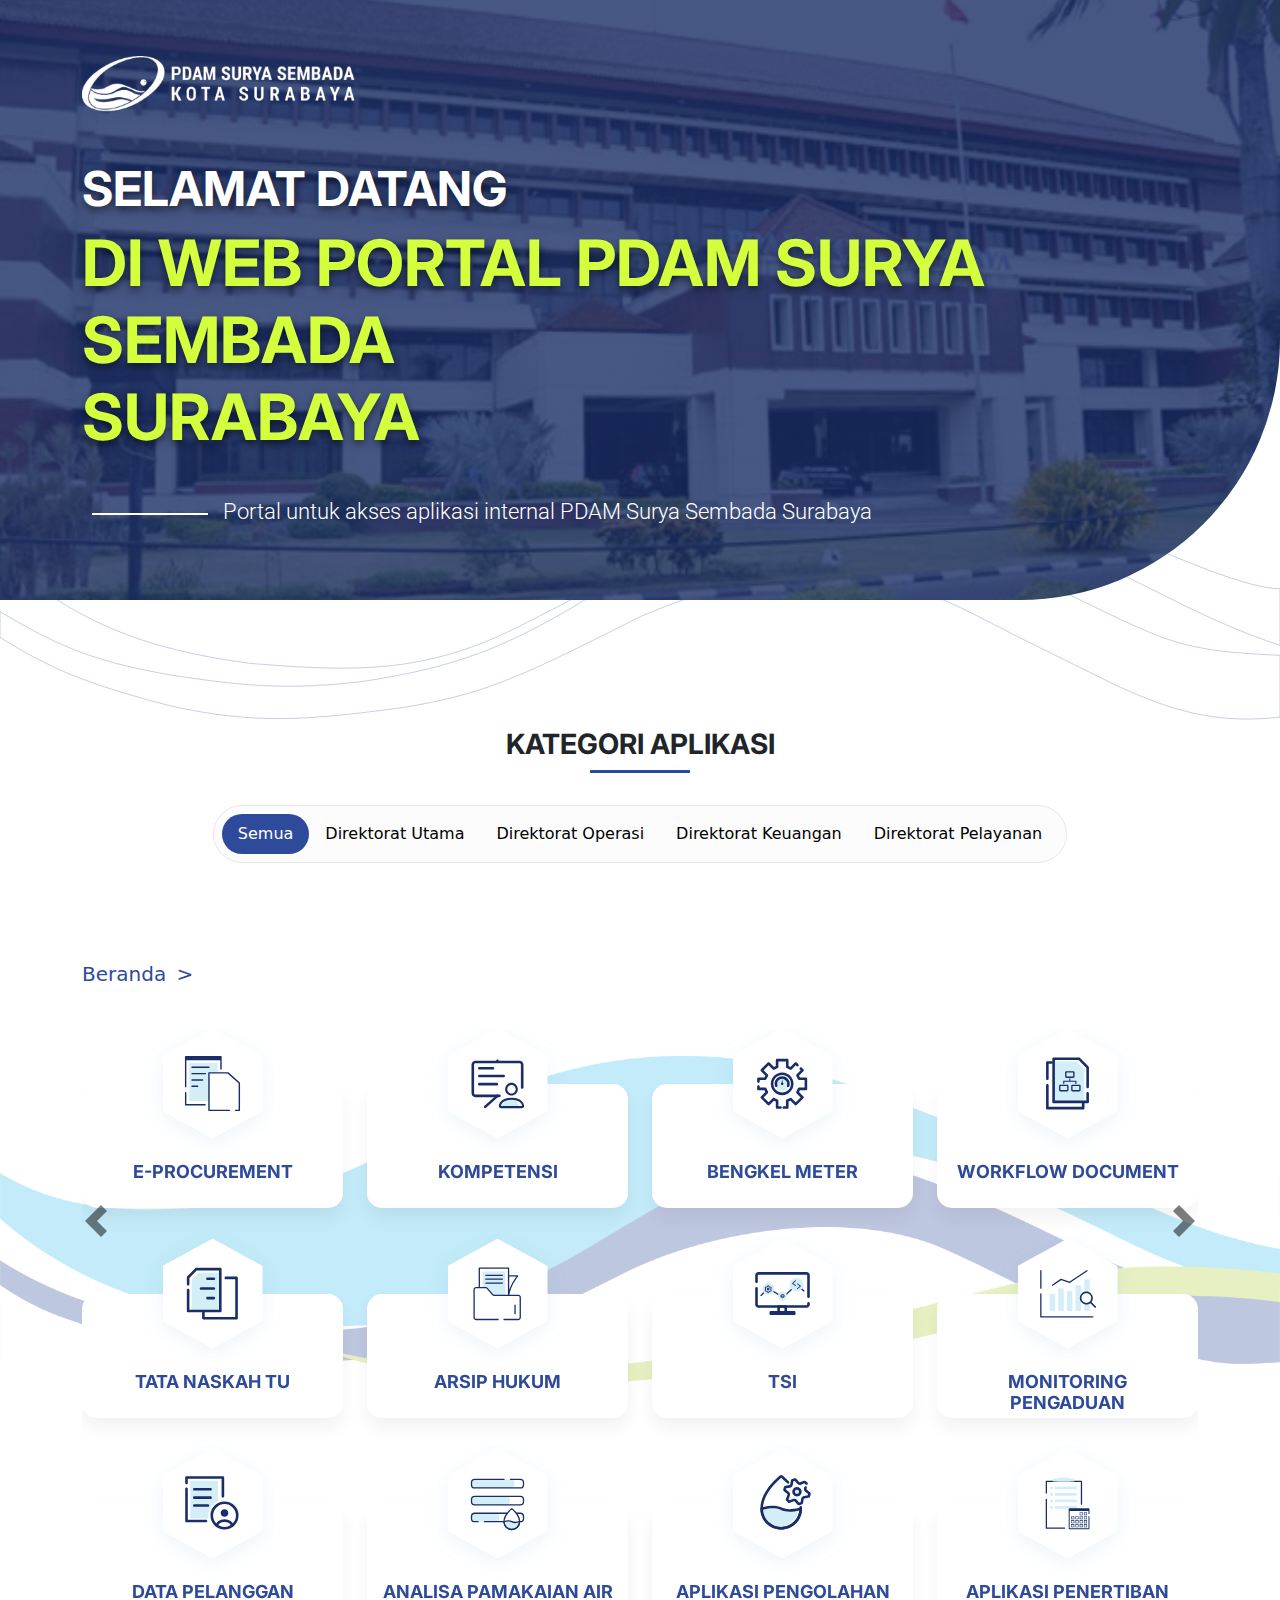
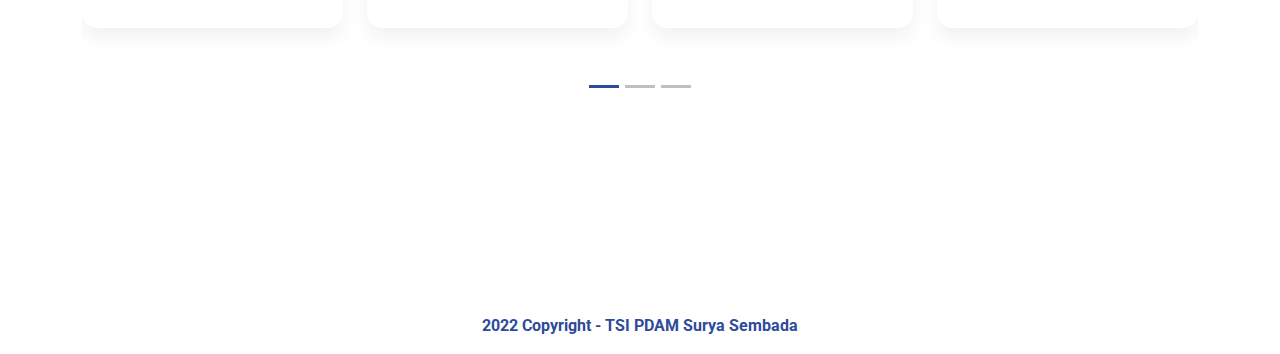
==== commit c7094d46: "commit 7-9-2022" ====
--- a/index.html
+++ b/index.html
@@ -42,33 +42,38 @@
                 <div class="pilihan-kategori">
                     <div class="row">
                         <div class="col d-flex justify-content-center align-items-center">
-                            <div class="dropdown pe-4">
-                                <button class="btn py-2 px-4" type="button" data-bs-toggle="dropdown" aria-expanded="false">
-                                    <span>Kategori</span>
-                                    <i class="bi bi-chevron-down ms-3"></i>
-                                </button>
-                                <ul class="dropdown-menu">
-                                    <li><a class="dropdown-item" href="index.html">Semua Aplikasi</a></li>
-                                    <li><a class="dropdown-item" href="index-direktorat-utama.html">Direktorat Utama</a></li>
-                                    <li><a class="dropdown-item" href="index-direktorat-keuangan.html">Direktorat Keuangan</a></li>
-                                    <li><a class="dropdown-item" href="index-direktorat-operasi.html">Direktorat Operasi</a></li>
-                                    <li><a class="dropdown-item" href="index-direktorat-pelayanan.html">Direktorat Pelayanan</a></li>
-                                </ul>
-                            </div>
-                            <div class="search py-2 px-4">
-                                <button id="button" class="pe-2"><i class="bi-search"></i></button>
-                                <input type="text" id="input" maxlength="200" width="200" placeholder="Cari aplikasi disini..">
+                            <div class="search py-2 px-2">
+                                <ul class="nav">
+                                    <li class="nav-item active">
+                                        <a class="nav-link" href="#">Semua</a>
+                                    </li>
+                                    <li class="nav-item">
+                                        <a class="nav-link" href="index-direktorat-utama.html">Direktorat Utama</a>
+                                    </li>
+                                    <li class="nav-item">
+                                        <a class="nav-link" href="index-direktorat-operasi.html">Direktorat Operasi</a>
+                                    </li>
+                                    <li class="nav-item">
+                                        <a class="nav-link" href="index-direktorat-keuangan.html">Direktorat Keuangan</a>
+                                    </li>
+                                    <li class="nav-item">
+                                        <a class="nav-link" href="index-direktorat-pelayanan.html">Direktorat Pelayanan</a>
+                                    </li>
+                                </ul>                                
                             </div>
                         </div>
                     </div>
                 </div>
                 <div class="aplikasi">
+
                     <div class="navigation">
                         <a href="index.html">Beranda </a> 
                         <a> > </a>
                         <a href="#"> </a>
                     </div>
+
                     <div id="carouselExampleIndicators" class="carousel slide" data-bs-ride="false">
+
                         <div class="carousel-inner">
                             <!-- Halaman 1 -->
                             <div class="carousel-item active">
@@ -752,15 +757,19 @@
                             <button type="button" data-bs-target="#carouselExampleIndicators" data-bs-slide-to="1" class="inactive" aria-label="Slide 2"></button>
                             <button type="button" data-bs-target="#carouselExampleIndicators" data-bs-slide-to="2" class="inactive" aria-label="Slide 3"></button>
                         </div>
+
                     </div>
+
                     <button class="carousel-control-prev" type="button" data-bs-target="#carouselExampleIndicators" data-bs-slide="prev">
                         <span class="carousel-control-prev-icon" aria-hidden="true"></span>
                         <span class="visually-hidden">Previous</span>
                     </button>
+
                     <button class="carousel-control-next" type="button" data-bs-target="#carouselExampleIndicators" data-bs-slide="next">
                         <span class="carousel-control-next-icon" aria-hidden="true"></span>
                         <span class="visually-hidden">Next</span>
                     </button>
+
                 </div>
             </div>
         </section>
--- a/css/style.css
+++ b/css/style.css
@@ -174,6 +174,35 @@
     width: 700px;
 }
 
+.nav .nav-item a{
+    color: black;
+}
+
+.nav .nav-item a:hover{
+    color: #ffffff;
+}   
+
+.nav .nav-item{
+    border-radius: 30px;
+}
+
+.nav-item:hover {
+    background-color: var(--dark-blue);
+    color: #ffffff;
+    transition: .3s ease-in-out;
+}
+
+.nav .active{
+    border-radius: 30px;
+    background-color: var(--dark-blue);
+    color: #ffffff;
+}
+
+.nav .active a{
+    color: #ffffff;
+}
+
+
 /* Daftar Aplikasi */
 .aplikasi{
     margin-top: 96px;
@@ -194,6 +223,12 @@
 .aplikasi .col-sm-6{
     align-items: center;
     margin-bottom: 56px;
+}
+
+.aplikasi .col-md-3,
+.aplikasi .col-sm-6 a{
+    text-decoration: none;
+    color: var(--dark-blue);
 }
 
 .aplikasi .box{
@@ -212,6 +247,7 @@
     transition: 0.3s;
 }
 
+
 .aplikasi .box:hover{
     height: 179px;
     background-color: var(--dark-blue);
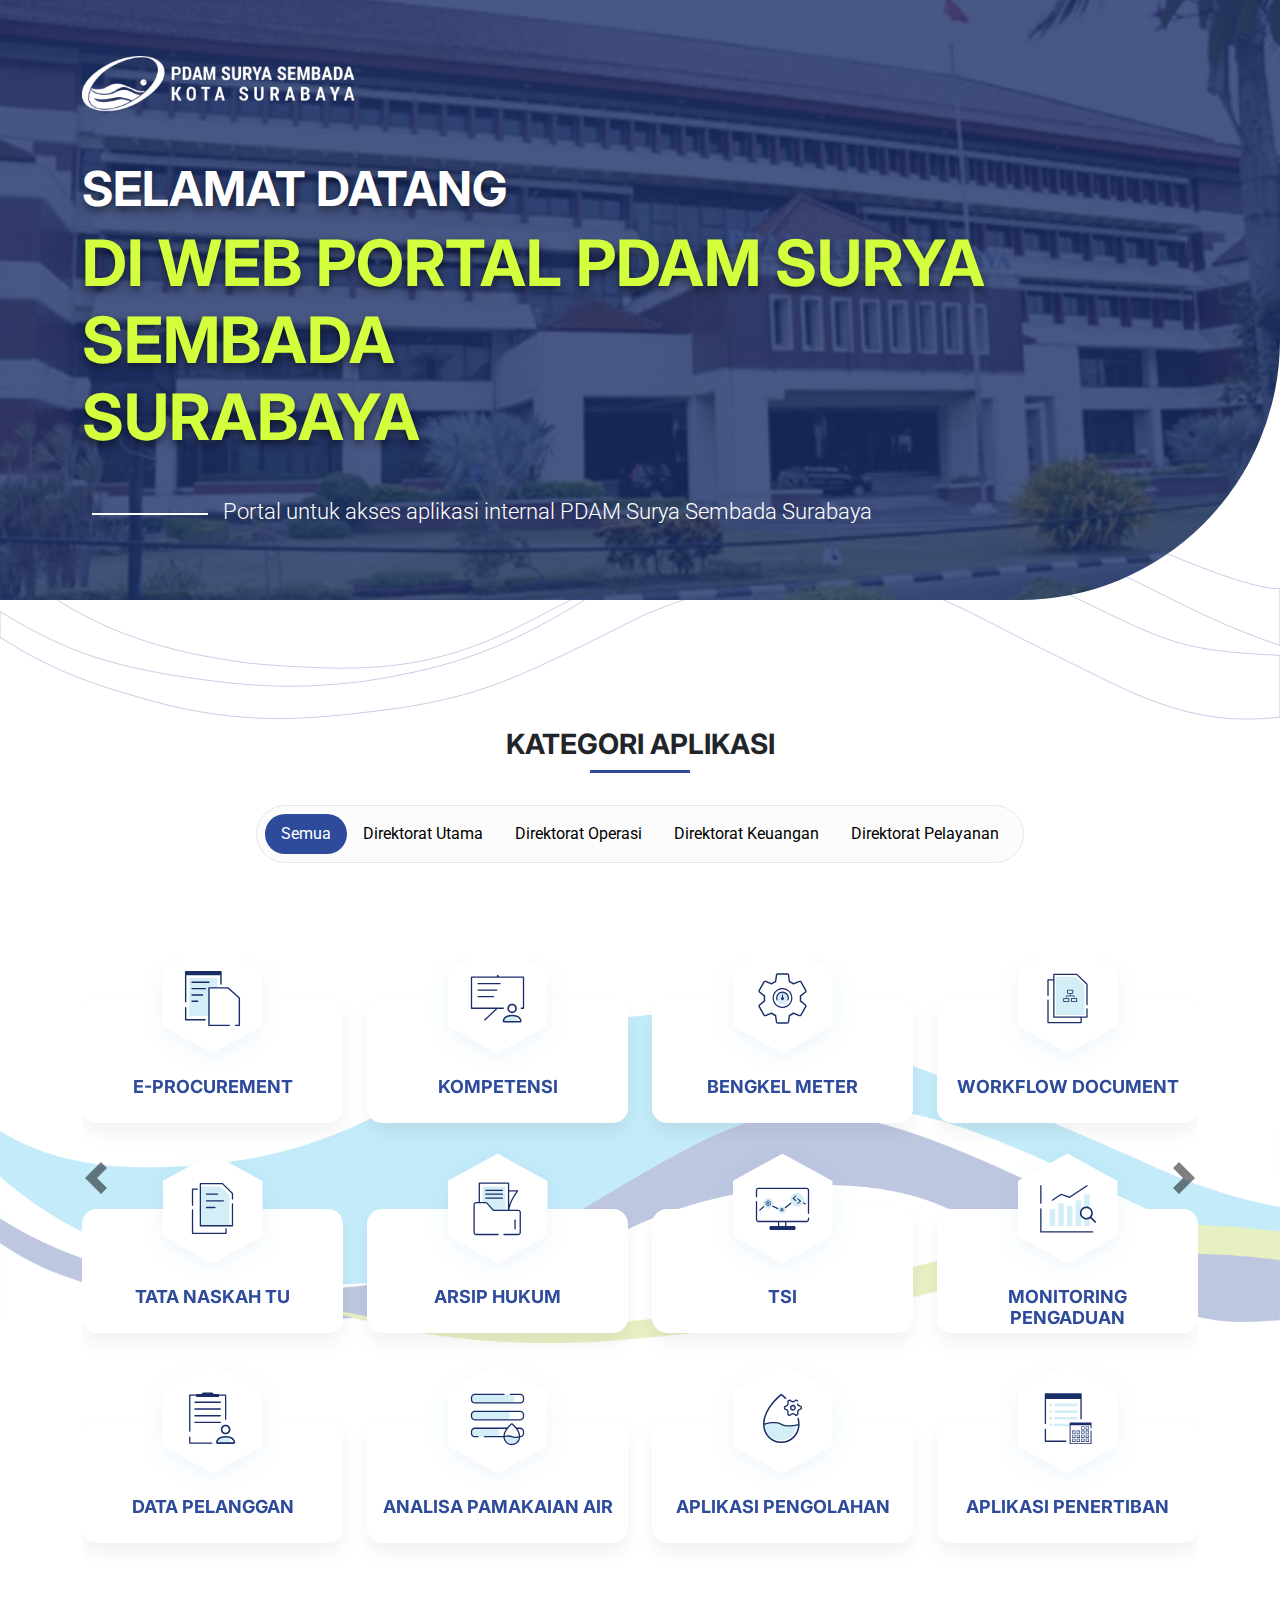
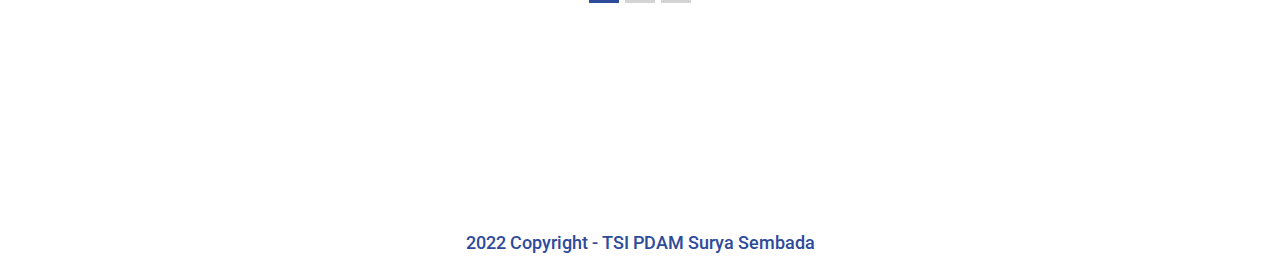
==== commit 62dd934e: "commit 08-09-2022" ====
--- a/index.html
+++ b/index.html
@@ -66,11 +66,11 @@
                 </div>
                 <div class="aplikasi">
 
-                    <div class="navigation">
+                    <!-- <div class="navigation">
                         <a href="index.html">Beranda </a> 
                         <a> > </a>
                         <a href="#"> </a>
-                    </div>
+                    </div> -->
 
                     <div id="carouselExampleIndicators" class="carousel slide" data-bs-ride="false">
 
@@ -78,7 +78,7 @@
                             <!-- Halaman 1 -->
                             <div class="carousel-item active">
                                 <!-- Baris 1 -->
-                                <div class="row" style="margin-top: 55px;">
+                                <div class="row" style="margin-top: 40px;">
                                     <!-- kolom 1 -->                        
                                     <div class="col-md-3 col-sm-6">
                                         <a href="https://eprocurement.pdam-sby.go.id/panitia/#/homeadmin" target="_blank" rel="noopener noreferrer">
@@ -91,7 +91,7 @@
                                                 <div class="box-content">
                                                     <div class="details">
                                                         <h5>E-Procurement</h5>
-                                                        <p>Deskripsi tentang aplikasi dan kegunaan</p>
+                                                        <p>Aplikasi pengadaan barang dan jasa</p>
                                                     </div>
                                                 </div>
                                             </div>
@@ -109,7 +109,7 @@
                                                 <div class="box-content">
                                                     <div class="details">
                                                         <h5>Kompetensi</h5>
-                                                        <p>Deskripsi tentang aplikasi dan kegunaan</p>
+                                                        <p>Aplikasi kompetensi pegawai</p>
                                                     </div>
                                                 </div>
                                             </div>
@@ -121,13 +121,13 @@
                                             <div class="box">
                                                 <div class="hexagon-shadow">
                                                     <div class="hexagon position-absolute top-50 start-50 translate-middle">
-                                                        <img src="assets/icon/icon_Bengkel_Meter.svg" alt="">
+                                                        <img src="assets/icon/icon_Bengkel-Meter.svg" alt="">
                                                     </div>
                                                 </div>
                                                 <div class="box-content">
                                                     <div class="details">
                                                         <h5>Bengkel Meter</h5>
-                                                        <p>Deskripsi tentang aplikasi dan kegunaan</p>
+                                                        <p>Pencatatan kondisi meter dan tera meter pelanggan</p>
                                                     </div>
                                                 </div>
                                             </div>
@@ -139,13 +139,13 @@
                                             <div class="box">
                                                 <div class="hexagon-shadow">
                                                     <div class="hexagon position-absolute top-50 start-50 translate-middle">
-                                                        <img src="assets/icon/icon_Workflow_Doc.svg" alt="">
+                                                        <img src="assets/icon/icon_Workflow-Doc.svg" alt="">
                                                     </div>
                                                 </div>
                                                 <div class="box-content">
                                                     <div class="details">
                                                         <h5>Workflow Document</h5>
-                                                        <p>Deskripsi tentang aplikasi dan kegunaan</p>
+                                                        <p>Aplikasi Workflow Document</p>
                                                     </div>
                                                 </div>
                                             </div>
@@ -160,13 +160,13 @@
                                             <div class="box">
                                                 <div class="hexagon-shadow">
                                                     <div class="hexagon position-absolute top-50 start-50 translate-middle">
-                                                        <img src="assets/icon/icon_Tata_Naskah_TU.svg" alt="">
+                                                        <img src="assets/icon/icon_Tata-Naskah-TU.svg" alt="">
                                                     </div>
                                                 </div>
                                                 <div class="box-content">
                                                     <div class="details">
                                                         <h5>Tata Naskah TU</h5>
-                                                        <p>Deskripsi tentang aplikasi dan kegunaan</p>
+                                                        <p>Tata Naskah</p>
                                                     </div>
                                                 </div>
                                             </div>
@@ -184,7 +184,7 @@
                                                 <div class="box-content">
                                                     <div class="details">
                                                         <h5>Arsip Hukum</h5>
-                                                        <p>Deskripsi tentang aplikasi dan kegunaan</p>
+                                                        <p>Sistem Manajemen Arsip Digital</p>
                                                     </div>
                                                 </div>
                                             </div>
@@ -202,7 +202,7 @@
                                                 <div class="box-content">
                                                     <div class="details">
                                                         <h5>TSI</h5>
-                                                        <p>Deskripsi tentang aplikasi dan kegunaan</p>
+                                                        <p>Manajemen Sistem Kelola Kebutuhan IT</p>
                                                     </div>
                                                 </div>
                                             </div>
@@ -220,7 +220,7 @@
                                                 <div class="box-content">
                                                     <div class="details">
                                                         <h5>Monitoring Pengaduan</h5>
-                                                        <p>Deskripsi tentang aplikasi dan kegunaan</p>
+                                                        <p>Aplikasi Monitoring Pengaduan</p>
                                                     </div>
                                                 </div>
                                             </div>
@@ -235,13 +235,13 @@
                                             <div class="box">
                                                 <div class="hexagon-shadow">
                                                     <div class="hexagon position-absolute top-50 start-50 translate-middle">
-                                                        <img src="assets/icon/icon_Data_pel.svg" alt="">
+                                                        <img src="assets/icon/icon_data_pelanggan.svg" alt="">
                                                     </div>
                                                 </div>
                                                 <div class="box-content">
                                                     <div class="details">
                                                         <h5>Data Pelanggan</h5>
-                                                        <p>Deskripsi tentang aplikasi dan kegunaan</p>
+                                                        <p>Aplikasi cek data pelanggan</p>
                                                     </div>
                                                 </div>
                                             </div>
@@ -259,7 +259,7 @@
                                                 <div class="box-content">
                                                     <div class="details">
                                                         <h5>Analisa Pamakaian Air</h5>
-                                                        <p>Deskripsi tentang aplikasi dan kegunaan</p>
+                                                        <p>Aplikasi Pemakaian Air</p>
                                                     </div>
                                                 </div>
                                             </div>
@@ -271,13 +271,13 @@
                                             <div class="box">
                                                 <div class="hexagon-shadow">
                                                     <div class="hexagon position-absolute top-50 start-50 translate-middle">
-                                                        <img src="assets/icon/icon_Pengolahan_Air.svg" alt="">
+                                                        <img src="assets/icon/icon_Pengolahan-Air.svg" alt="">
                                                     </div>
                                                 </div>
                                                 <div class="box-content">
                                                     <div class="details">
                                                         <h5>Aplikasi Pengolahan</h5>
-                                                        <p>Deskripsi tentang aplikasi dan kegunaan</p>
+                                                        <p>Aplikasi pengolahan IPAM dan rumah pompa</p>
                                                     </div>
                                                 </div>
                                             </div>
@@ -289,13 +289,13 @@
                                             <div class="box">
                                                 <div class="hexagon-shadow">
                                                     <div class="hexagon position-absolute top-50 start-50 translate-middle">
-                                                        <img src="assets/icon/icon_Penertiban.svg" alt="">
+                                                        <img src="assets/icon/icon_Penertiban2.svg" alt="">
                                                     </div>
                                                 </div>
                                                 <div class="box-content">
                                                     <div class="details">
                                                         <h5>Aplikasi Penertiban</h5>
-                                                        <p>Deskripsi tentang aplikasi dan kegunaan</p>
+                                                        <p>Aplikasi Tutup Sementara</p>
                                                     </div>
                                                 </div>
                                             </div>
@@ -319,7 +319,7 @@
                                                 <div class="box-content">
                                                     <div class="details">
                                                         <h5>SKA</h5>
-                                                        <p>Deskripsi tentang aplikasi dan kegunaan</p>
+                                                        <p>Sistem Kelola Anggaran</p>
                                                     </div>
                                                 </div>
                                             </div>
@@ -337,7 +337,7 @@
                                                 <div class="box-content">
                                                     <div class="details">
                                                         <h5>E-Company Performance</h5>
-                                                        <p>Deskripsi tentang aplikasi dan kegunaan</p>
+                                                        <p>Pengisian KPI dan Dokumen ISO</p>
                                                     </div>
                                                 </div>
                                             </div>
@@ -354,8 +354,8 @@
                                                 </div>
                                                 <div class="box-content">
                                                     <div class="details">
-                                                        <h5>Business Intelligence</h5>
-                                                        <p>Deskripsi tentang aplikasi dan kegunaan</p>
+                                                        <h5>Bisnis Intelligence</h5>
+                                                        <p>Aplikasi Bisnis Intelligence</p>
                                                     </div>
                                                 </div>
                                             </div>
@@ -373,7 +373,7 @@
                                                 <div class="box-content">
                                                     <div class="details">
                                                         <h5>Gudang</h5>
-                                                        <p>Deskripsi tentang aplikasi dan kegunaan</p>
+                                                        <p>Aplikasi Manajemen Gudang</p>
                                                     </div>
                                                 </div>
                                             </div>
@@ -394,7 +394,7 @@
                                                 <div class="box-content">
                                                     <div class="details">
                                                         <h5>Pengendalian Proses</h5>
-                                                        <p>Deskripsi tentang aplikasi dan kegunaan</p>
+                                                        <p>Aplikasi Pengendalian Proses</p>
                                                     </div>
                                                 </div>
                                             </div>
@@ -411,8 +411,8 @@
                                                 </div>
                                                 <div class="box-content">
                                                     <div class="details">
-                                                        <h5>Manajemen Aset</h5>
-                                                        <p>Deskripsi tentang aplikasi dan kegunaan</p>
+                                                        <h5>Manajemen Asset</h5>
+                                                        <p>Aplikasi Manajemen Asset</p>
                                                     </div>
                                                 </div>
                                             </div>
@@ -426,13 +426,13 @@
                                                 <div class="hexagon position-absolute top-50 start-50 translate-middle">
                                                     <img src="assets/icon/icon_Manajemen_Rapat.svg" alt="">
                                                 </div>
-                                            </div>
-                                            <div class="box-content">
-                                                <div class="details">
-                                                    <h5>Manajemen Rapat</h5>
-                                                    <p>Deskripsi tentang aplikasi dan kegunaan</p>
-                                                </div>
-                                            </div>
+                                                </div>
+                                                <div class="box-content">
+                                                    <div class="details">
+                                                        <h5>Manajemen Rapat</h5>
+                                                        <p>Aplikasi Manajemen Rapat</p>
+                                                    </div>
+                                                </div>
                                             </div>
                                         </a>
                                     </div>
@@ -448,7 +448,7 @@
                                                 <div class="box-content">
                                                     <div class="details">
                                                         <h5>Pengaduan Pemeliharaan</h5>
-                                                        <p>Deskripsi tentang aplikasi dan kegunaan</p>
+                                                        <p>Pengaduan Pelayanan Pemeliharaan</p>
                                                     </div>
                                                 </div>
                                             </div>
@@ -458,7 +458,7 @@
                                 <!-- Baris 3 -->
                                 <div class="row">
                                     <!-- Kolom 9 -->
-                                    <div class="col-md-3 col-sm-6">\
+                                    <div class="col-md-3 col-sm-6">
                                         <a href="https://catatmeter.pdam-sby.go.id/login" target="_blank" rel="noopener noreferrer">
                                             <div class="box">
                                                 <div class="hexagon-shadow">
@@ -469,7 +469,7 @@
                                                 <div class="box-content">
                                                     <div class="details">
                                                         <h5>Catat Meter</h5>
-                                                        <p>Deskripsi tentang aplikasi dan kegunaan</p>
+                                                        <p>Informasi Pencatatan Meter Pelanggan</p>
                                                     </div>
                                                 </div>
                                             </div>
@@ -487,7 +487,7 @@
                                                 <div class="box-content">
                                                     <div class="details">
                                                         <h5>E-RAB</h5>
-                                                        <p>Deskripsi tentang aplikasi dan kegunaan</p>
+                                                        <p>Aplikasi e-RAB</p>
                                                     </div>
                                                 </div>
                                             </div>
@@ -505,7 +505,7 @@
                                                 <div class="box-content">
                                                     <div class="details">
                                                         <h5>HRIS</h5>
-                                                        <p>Deskripsi tentang aplikasi dan kegunaan</p>
+                                                        <p>Human Resources Information System</p>
                                                     </div>
                                                 </div>
                                             </div>
@@ -523,7 +523,7 @@
                                                 <div class="box-content">
                                                     <div class="details">
                                                         <h5>Layanan Internal</h5>
-                                                        <p>Deskripsi tentang aplikasi dan kegunaan</p>
+                                                        <p>Aplikasi Layanan Internal</p>
                                                     </div>
                                                 </div>
                                             </div>
@@ -547,7 +547,7 @@
                                                 <div class="box-content">
                                                     <div class="details">
                                                         <h5>Silab</h5>
-                                                        <p>Deskripsi tentang aplikasi dan kegunaan</p>
+                                                        <p>Laboratorium pengolahan air</p>
                                                     </div>
                                                 </div>
                                             </div>
@@ -565,7 +565,7 @@
                                                 <div class="box-content">
                                                     <div class="details">
                                                         <h5>SI Pembayaran</h5>
-                                                        <p>Deskripsi tentang aplikasi dan kegunaan</p>
+                                                        <p>Sistem Informasi Kelola Pembayaran</p>
                                                     </div>
                                                 </div>
                                             </div>
@@ -575,17 +575,17 @@
                                     <div class="col-md-3 col-sm-6">
                                         <a href="http://psb.pdam-sby.go.id/" target="_blank" rel="noopener noreferrer">
                                             <div class="box">
-                                            <div class="hexagon-shadow">
-                                                <div class="hexagon position-absolute top-50 start-50 translate-middle">
-                                                    <img src="assets/icon/icon_PSB-Online.svg" alt="">
-                                                </div>
-                                            </div>
-                                            <div class="box-content">
-                                                <div class="details">
-                                                    <h5>PSB Online</h5>
-                                                    <p>Deskripsi tentang aplikasi dan kegunaan</p>
-                                                </div>
-                                            </div>
+                                                <div class="hexagon-shadow">
+                                                    <div class="hexagon position-absolute top-50 start-50 translate-middle">
+                                                        <img src="assets/icon/icon_PSB-Online.svg" alt="">
+                                                    </div>
+                                                </div>
+                                                <div class="box-content">
+                                                    <div class="details">
+                                                        <h5>PSB Online</h5>
+                                                        <p>Pasang Baru Online</p>
+                                                    </div>
+                                                </div>
                                             </div>
                                         </a>
                                     </div>
@@ -593,17 +593,17 @@
                                     <div class="col-md-3 col-sm-6">
                                         <a href="https://e-learning.pdam-sby.go.id/" target="_blank" rel="noopener noreferrer">
                                             <div class="box">
-                                            <div class="hexagon-shadow">
-                                                <div class="hexagon position-absolute top-50 start-50 translate-middle">
-                                                    <img src="assets/icon/icon_e-learning.svg" alt="">
-                                                </div>
-                                            </div>
-                                            <div class="box-content">
-                                                <div class="details">
-                                                    <h5>E-Learning</h5>
-                                                    <p>Deskripsi tentang aplikasi dan kegunaan</p>
-                                                </div>
-                                            </div>
+                                                <div class="hexagon-shadow">
+                                                    <div class="hexagon position-absolute top-50 start-50 translate-middle">
+                                                        <img src="assets/icon/icon_e-learning.svg" alt="">
+                                                    </div>
+                                                </div>
+                                                <div class="box-content">
+                                                    <div class="details">
+                                                        <h5>E-Learning</h5>
+                                                        <p>Aplikasi pelatihan online pegawai</p>
+                                                    </div>
+                                                </div>
                                             </div>
                                         </a>
                                     </div>
@@ -622,7 +622,7 @@
                                                 <div class="box-content">
                                                     <div class="details">
                                                         <h5>Workorder</h5>
-                                                        <p>Deskripsi tentang aplikasi dan kegunaan</p>
+                                                        <p>Aplikasi Workorder</p>
                                                     </div>
                                                 </div>
                                             </div>
@@ -640,7 +640,7 @@
                                                 <div class="box-content">
                                                     <div class="details">
                                                         <h5>Aplikasi NRW</h5>
-                                                        <p>Deskripsi tentang aplikasi dan kegunaan</p>
+                                                        <p>Pengolahan Kehilangan Air</p>
                                                     </div>
                                                 </div>
                                             </div>
@@ -648,7 +648,7 @@
                                     </div>
                                     <!-- Kolom 7 -->
                                     <div class="col-md-3 col-sm-6">
-                                        <a href="">
+                                        <a href="https://play.google.com/store/apps/details?id=info.pdamsby.go.id.pdam" target="_blank" rel="noopener noreferrer">
                                             <div class="box">
                                                 <div class="hexagon-shadow">
                                                     <div class="hexagon position-absolute top-50 start-50 translate-middle">
@@ -658,7 +658,7 @@
                                                 <div class="box-content">
                                                     <div class="details">
                                                         <h5>Aplikasi Android</h5>
-                                                        <p>Deskripsi tentang aplikasi dan kegunaan</p>
+                                                        <p>Aplikasi Mobile Android</p>
                                                     </div>
                                                 </div>
                                             </div>
@@ -666,20 +666,21 @@
                                     </div>
                                     <!-- Kolom 8 -->
                                     <div class="col-md-3 col-sm-6"  style="visibility: hidden;">
-                                        
-                                        <div class="box">
-                                            <div class="hexagon-shadow">
-                                                <div class="hexagon position-absolute top-50 start-50 translate-middle">
-                                                    <img src="assets/icon/icon_Pengaduan_Pemeliharaan.svg" alt="">
-                                                </div>
-                                            </div>
-                                            <div class="box-content">
-                                                <div class="details">
-                                                    <h5>Pengaduan Pemeliharaan</h5>
-                                                    <p>Deskripsi tentang aplikasi dan kegunaan</p>
-                                                </div>
-                                            </div>
-                                        </div>
+                                        <a href="https://web-portal.pdam-sby.go.id/pemeliharaan/" target="_blank" rel="noopener noreferrer">
+                                            <div class="box">
+                                                <div class="hexagon-shadow">
+                                                    <div class="hexagon position-absolute top-50 start-50 translate-middle">
+                                                        <img src="assets/icon/icon_Pengaduan_Pemeliharaan.svg" alt="">
+                                                    </div>
+                                                </div>
+                                                <div class="box-content">
+                                                    <div class="details">
+                                                        <h5>Pengaduan Pemeliharaan</h5>
+                                                        <p>Aplikasi Pengaduan Pemeliharaan</p>
+                                                    </div>
+                                                </div>
+                                            </div>
+                                        </a>
                                     </div>
                                 </div>
                                 <!-- Baris 3 -->
@@ -695,7 +696,7 @@
                                             <div class="box-content">
                                                 <div class="details">
                                                     <h5>Catat Meter</h5>
-                                                    <p>Deskripsi tentang aplikasi dan kegunaan</p>
+                                                    <p>Informasi Pencatatan Meter Pelanggan</p>
                                                 </div>
                                             </div>
                                         </div>
@@ -711,7 +712,7 @@
                                             <div class="box-content">
                                                 <div class="details">
                                                     <h5>E-RAB</h5>
-                                                    <p>Deskripsi tentang aplikasi dan kegunaan</p>
+                                                    <p>Aplikasi e-RAB</p>
                                                 </div>
                                             </div>
                                         </div>
@@ -727,7 +728,7 @@
                                             <div class="box-content">
                                                 <div class="details">
                                                     <h5>HRIS</h5>
-                                                    <p>Deskripsi tentang aplikasi dan kegunaan</p>
+                                                    <p>Human Resources Information System</p>
                                                 </div>
                                             </div>
                                         </div>
@@ -743,7 +744,7 @@
                                             <div class="box-content">
                                                 <div class="details">
                                                     <h5>Layanan Internal</h5>
-                                                    <p>Deskripsi tentang aplikasi dan kegunaan</p>
+                                                    <p>Aplikasi Layanan Internal</p>
                                                 </div>
                                             </div>
                                         </div>
--- a/css/style.css
+++ b/css/style.css
@@ -9,17 +9,18 @@
     --lightblue:#3ABFEF;
     --green:#AFD137;
 }
+*{
+    font-family: 'Roboto', sans-serif;
+}
 
 body{
     height: 100%;
     width: 100%;
-    margin: 0px;
-    padding: 0px;
-}
-
-p{
+}
+
+/* p{
     font-family: 'Roboto', sans-serif;
-}
+} */
 
 h1, h2, h3, h4, h5, h6{
     font-family: 'Inter', sans-serif;
@@ -109,7 +110,7 @@
     background-size: contain;
     background-repeat: no-repeat;
     background-position: center;
-    position: absolute;
+    position:absolute;
     top: 0px;
     right: 0px;
     bottom: 0px;
@@ -291,7 +292,7 @@
 }
 
 .box .box-content p{
-    font-size: 14px;
+    font-size: 16px;
     margin-top: 22px;
 }
 
@@ -301,7 +302,8 @@
     margin-top: 200px;
     text-align: center;
     color: #2E4A9B;
-    font-weight: bolder
+    font-size: 18px;
+    font-weight:500;
 }
 
 .carousel-control-prev-icon {
@@ -313,7 +315,7 @@
 }
 
 .carousel-indicators .inactive {
-    background-color: gray;
+    background-color: rgb(170, 170, 170);
 }
 .carousel-indicators .active {
     background-color: #2E4A9B
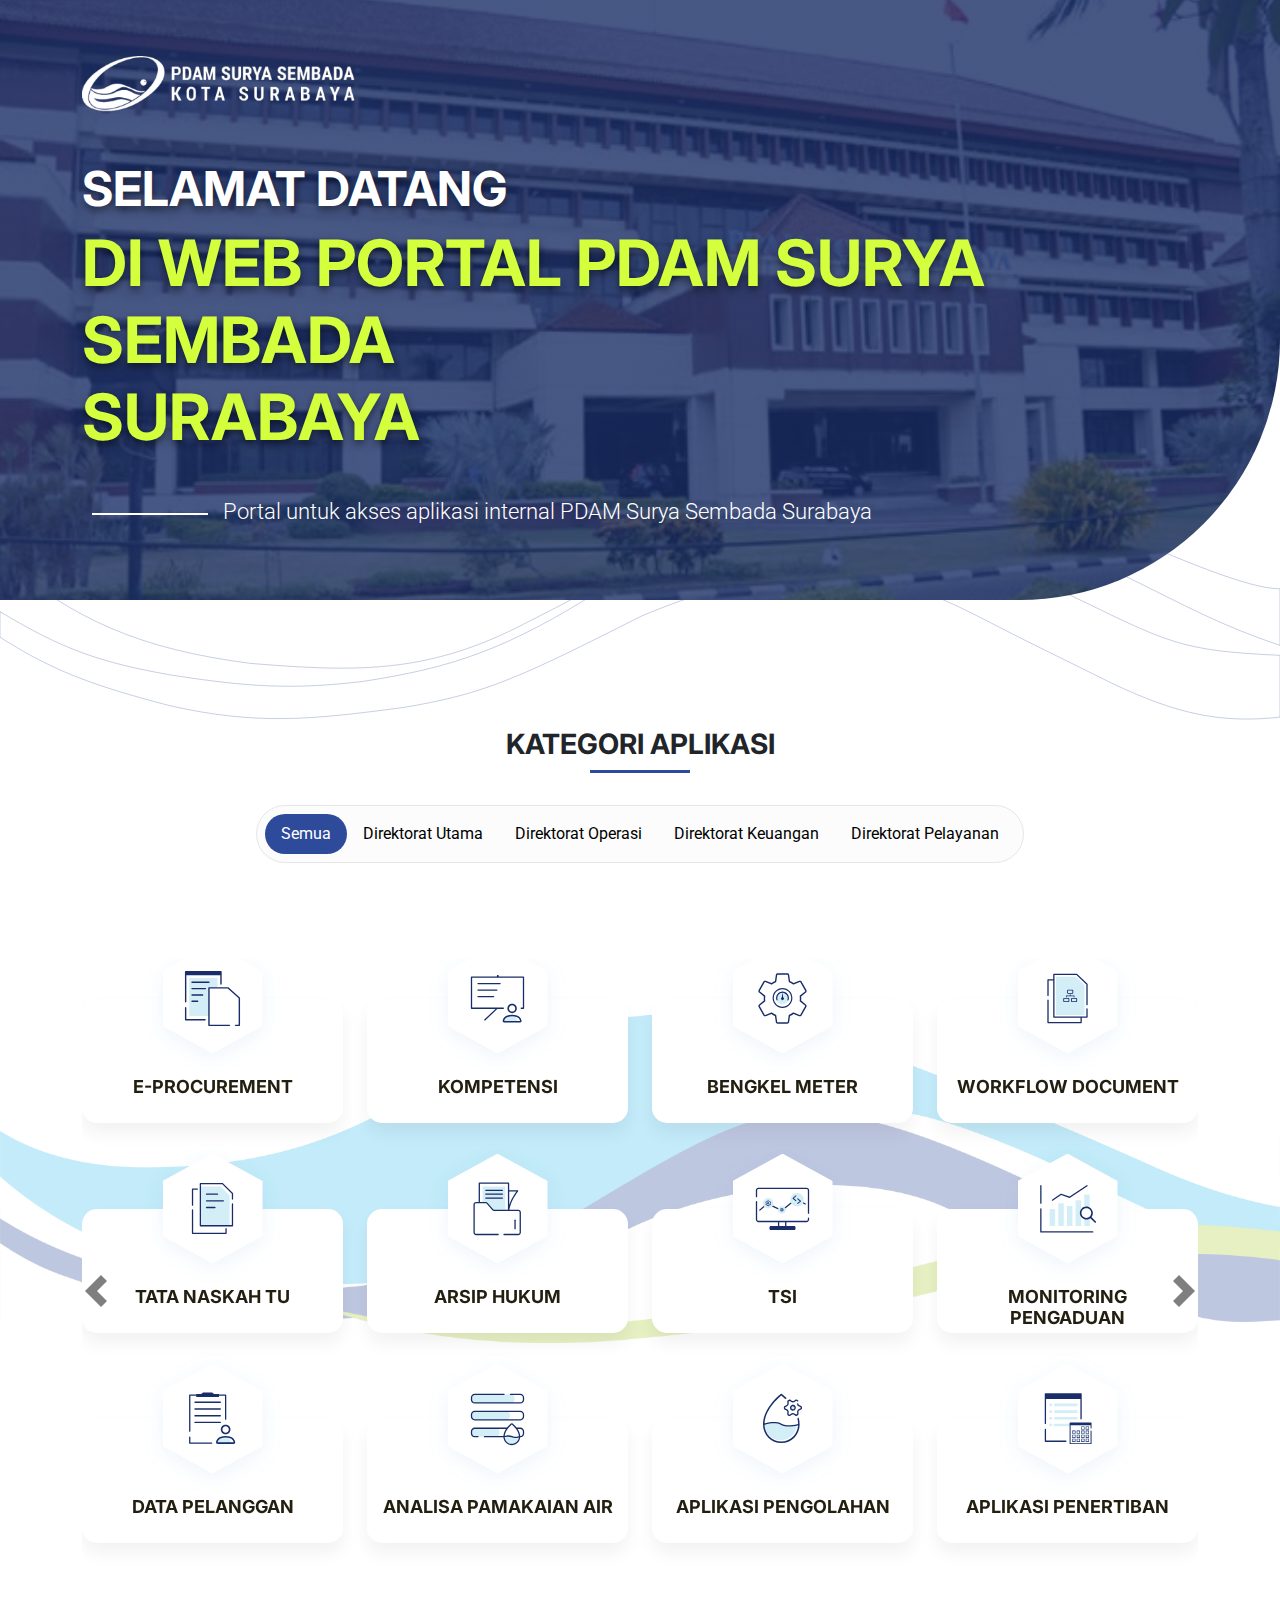
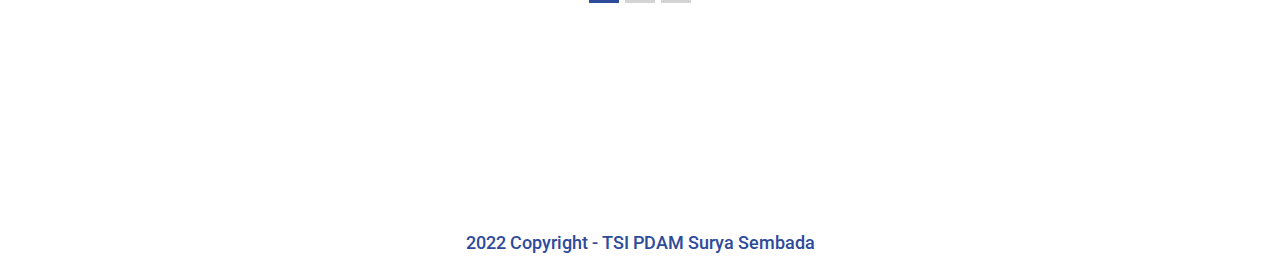
==== commit da983848: "commit 08-09-2022" ====
--- a/index.html
+++ b/index.html
@@ -156,7 +156,7 @@
                                 <div class="row">
                                     <!-- kolom 5 -->
                                     <div class="col-md-3 col-sm-6">
-                                        <a href="">
+                                        <a href="https://103.83.100.53/app/tata_naskah/" target="_blank" rel="noopener noreferrer">
                                             <div class="box">
                                                 <div class="hexagon-shadow">
                                                     <div class="hexagon position-absolute top-50 start-50 translate-middle">
--- a/css/style.css
+++ b/css/style.css
@@ -229,7 +229,7 @@
 .aplikasi .col-md-3,
 .aplikasi .col-sm-6 a{
     text-decoration: none;
-    color: var(--dark-blue);
+    color: var(--black);
 }
 
 .aplikasi .box{
@@ -320,6 +320,11 @@
 .carousel-indicators .active {
     background-color: #2E4A9B
 }
+
+.carousel-control-next,
+.carousel-control-prev{
+    height: 125%;
+}
 /* 
 
 .hex {
